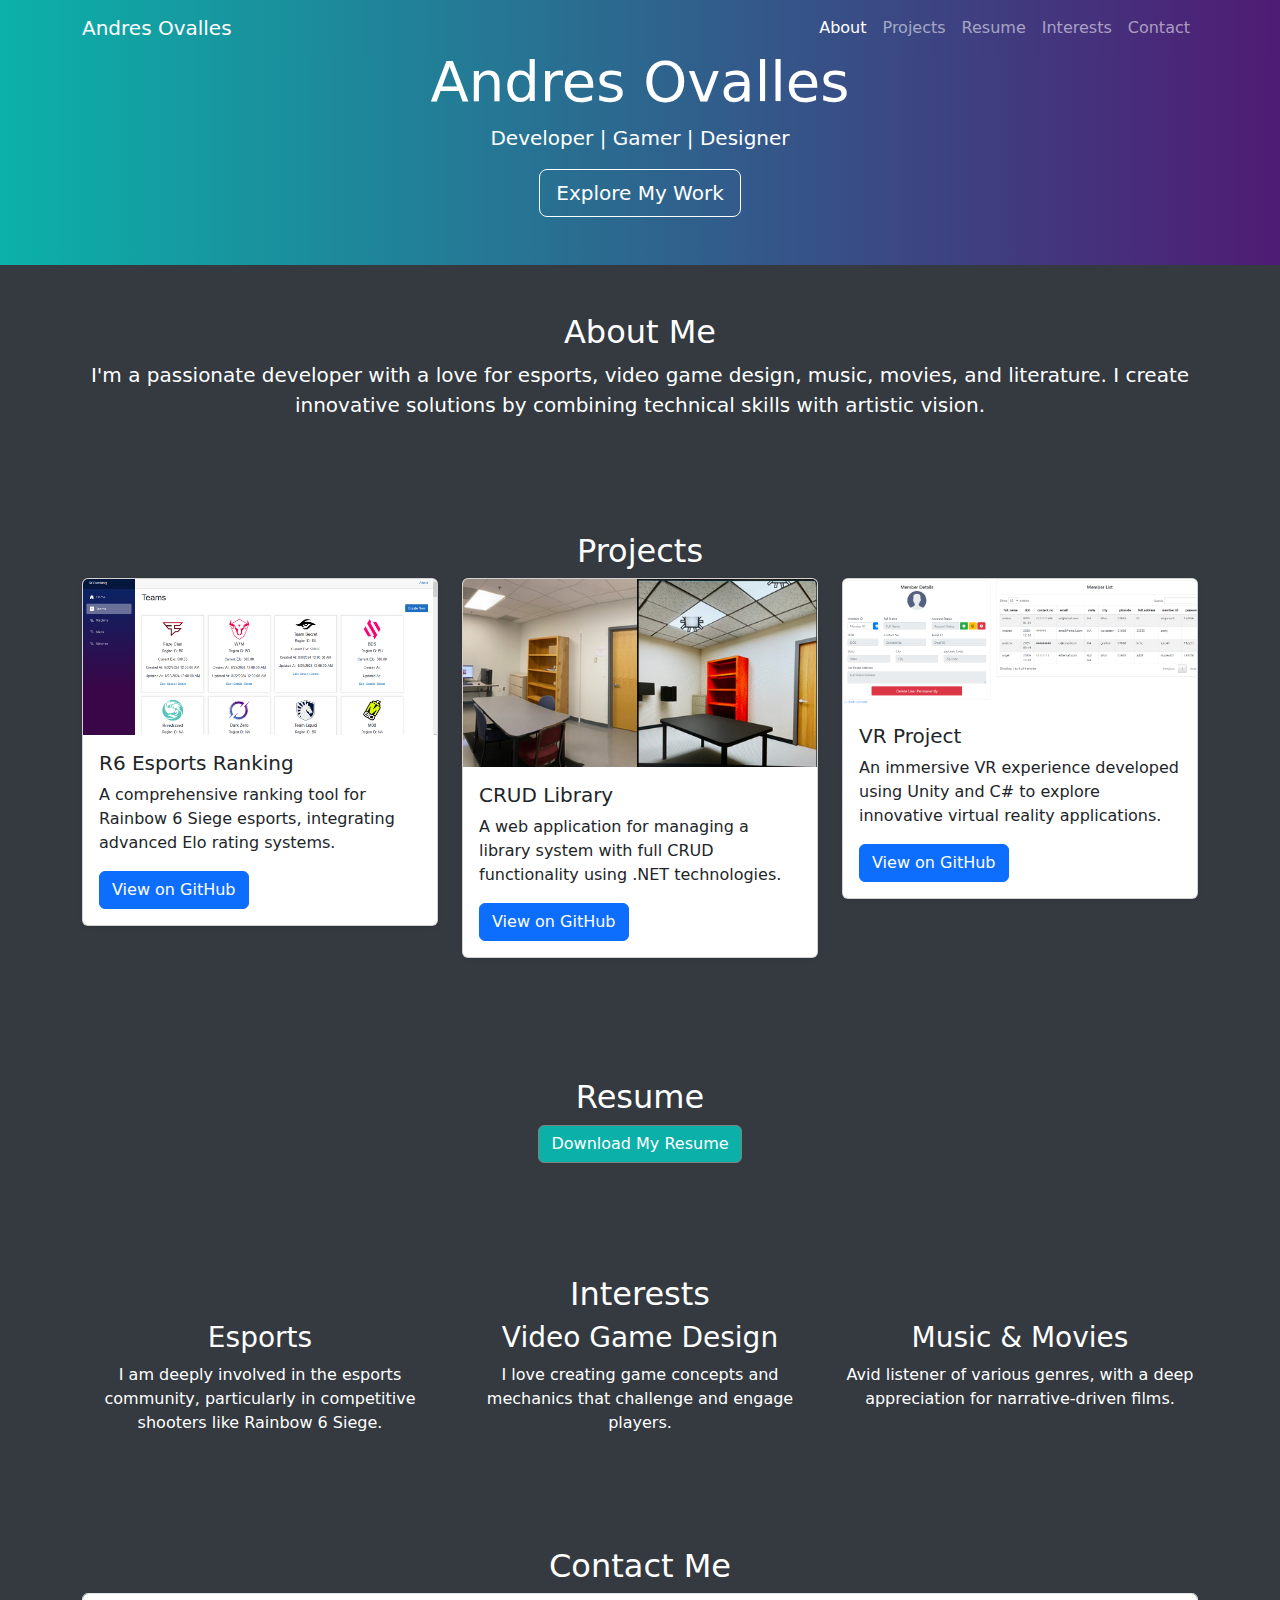
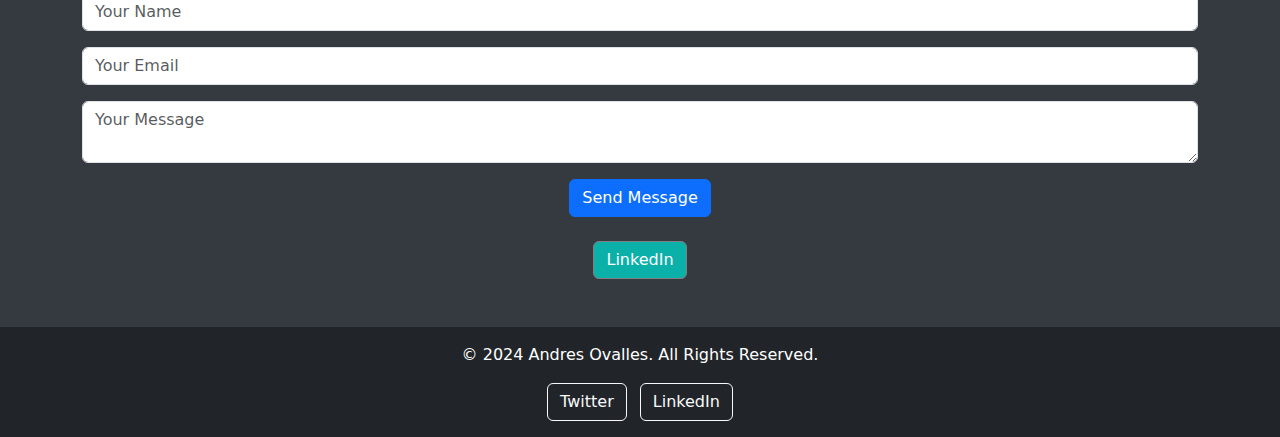
==== index.html @ 227cc9d0 "stylechanges" ====
<!DOCTYPE html>
<html lang="en">
<head>
    <meta charset="UTF-8">
    <meta name="viewport" content="width=device-width, initial-scale=1.0">
    <title>Andres Ovalles Portfolio</title>
    <link href="https://cdn.jsdelivr.net/npm/bootstrap@5.3.0/dist/css/bootstrap.min.css" rel="stylesheet">
    <link rel="stylesheet" href="styles.css">
</head>

<body data-bs-spy="scroll" data-bs-target="#navbar-example">
    <!-- Navigation -->
    <nav id="navbar-example" class="navbar navbar-expand-lg navbar-dark gradient-bg fixed-top">
        <div class="container">
            <a class="navbar-brand" href="#">Andres Ovalles</a>
            <button class="navbar-toggler" type="button" data-bs-toggle="collapse" data-bs-target="#navbarNav" aria-controls="navbarNav" aria-expanded="false" aria-label="Toggle navigation">
                <span class="navbar-toggler-icon"></span>
            </button>
            <div class="collapse navbar-collapse" id="navbarNav">
                <ul class="navbar-nav ms-auto">
                    <li class="nav-item"><a class="nav-link active" href="#about">About</a></li>
                    <li class="nav-item"><a class="nav-link" href="#projects">Projects</a></li>
                    <li class="nav-item"><a class="nav-link" href="#resume">Resume</a></li>
                    <li class="nav-item"><a class="nav-link" href="#interests">Interests</a></li>
                    <li class="nav-item"><a class="nav-link" href="#contact">Contact</a></li>
                </ul>
            </div>
        </div>
    </nav>

    <!-- Hero Section -->
    <header class="hero gradient-bg text-white text-center py-5">
        <div class="container">
            <h1 class="display-4">Andres Ovalles</h1>
            <p class="lead">Developer | Gamer | Designer</p>
            <a href="#projects" class="btn btn-outline-light btn-lg">Explore My Work</a>
        </div>
    </header>

    <!-- About Section -->
    <section id="about" class="about-section py-5">
        <div class="container">
            <h2 class="text-center">About Me</h2>
            <p class="lead text-center">I'm a passionate developer with a love for esports, video game design, music, movies, and literature. I create innovative solutions by combining technical skills with artistic vision.</p>
        </div>
    </section>

    <section id="projects" class="projects-section py-5 bg-gray">
        <div class="container">
            <h2 class="text-center">Projects</h2>
            <div class="row">
                <!-- R6 Leaderboard Tracker Project -->
                <div class="col-lg-4 col-md-6">
                    <div class="card mb-4 shadow-sm">
                        <img src="images/port3.png" class="card-img-top" alt="R6 Leaderboard Tracker">
                        <div class="card-body">
                            <h5 class="card-title">R6 Esports Ranking</h5>
                            <p class="card-text">A comprehensive ranking tool for Rainbow 6 Siege esports, integrating advanced Elo rating systems.</p>
                            <a href="https://github.com/airgonautt/R6EsportRanking" target="_blank" class="btn btn-primary">View on GitHub</a>
                        </div>
                    </div>
                </div>
    
                <!-- CRUD Library Project -->
                <div class="col-lg-4 col-md-6">
                    <div class="card mb-4 shadow-sm">
                        <img src="images/port1.jpeg" class="card-img-top" alt="CRUD Library">
                        <div class="card-body">
                            <h5 class="card-title">CRUD Library</h5>
                            <p class="card-text">A web application for managing a library system with full CRUD functionality using .NET technologies.</p>
                            <a href="https://github.com/airgonautt/WebLibrary" target="_blank" class="btn btn-primary">View on GitHub</a>
                        </div>
                    </div>
                </div>
    
                <!-- VR Project -->
                <div class="col-lg-4 col-md-6">
                    <div class="card mb-4 shadow-sm">
                        <img src="images/port2.png" class="card-img-top" alt="VR Project">
                        <div class="card-body">
                            <h5 class="card-title">VR Project</h5>
                            <p class="card-text">An immersive VR experience developed using Unity and C# to explore innovative virtual reality applications.</p>
                            <a href="https://github.com/HPALLWOOSTATE/VRProject" target="_blank" class="btn btn-primary">View on GitHub</a>
                        </div>
                    </div>
                </div>
            </div>
        </div>
    </section>

    <!-- Resume Section -->
    <section id="resume" class="resume-section py-5">
        <div class="container">
            <h2 class="text-center">Resume</h2>
            <p class="text-center"><a href="AndresOvallesResume.pdf" class="btn btn-outline-primary" target="_blank">Download My Resume</a></p>
        </div>
    </section>

    <!-- Interests Section -->
    <section id="interests" class="interests-section py-5 bg-gray">
        <div class="container">
            <h2 class="text-center">Interests</h2>
            <div class="row">
                <div class="col-md-4 text-center">
                    <h3>Esports</h3>
                    <p>I am deeply involved in the esports community, particularly in competitive shooters like Rainbow 6 Siege.</p>
                </div>
                <div class="col-md-4 text-center">
                    <h3>Video Game Design</h3>
                    <p>I love creating game concepts and mechanics that challenge and engage players.</p>
                </div>
                <div class="col-md-4 text-center">
                    <h3>Music & Movies</h3>
                    <p>Avid listener of various genres, with a deep appreciation for narrative-driven films.</p>
                </div>
            </div>
        </div>
    </section>

    <!-- Contact Section -->
    <section id="contact" class="contact-section py-5">
        <div class="container">
            <h2 class="text-center">Contact Me</h2>
            <form id="contact-form" class="text-center">
                <input type="text" class="form-control mb-3" placeholder="Your Name" required>
                <input type="email" class="form-control mb-3" placeholder="Your Email" required>
                <textarea class="form-control mb-3" placeholder="Your Message" required></textarea>
                <button type="submit" class="btn btn-primary">Send Message</button>
            </form>
            <div class="text-center mt-4">
                <a href="https://www.linkedin.com/in/andres-ovalles/" class="btn btn-outline-dark"><i class="fab fa-linkedin"></i> LinkedIn</a>
            </div>
        </div>
    </section>

    <!-- Footer -->
<footer class="bg-dark text-white text-center py-3">
    <div class="container">
        <p>&copy; 2024 Andres Ovalles. All Rights Reserved.</p>
        <div class="social-icons mt-3">
            <a href="https://x.com/hpall_and" target="_blank" class="btn btn-outline-light me-2"><i class="fab fa-twitter"></i> Twitter</a>
            <a href="https://x.com/airwaro" target="_blank" class="btn btn-outline-light"><i class="fab fa-linkedin"></i> LinkedIn</a>
        </div>
    </div>
</footer>

    <script src="https://cdn.jsdelivr.net/npm/bootstrap@5.3.0/dist/js/bootstrap.bundle.min.js"></script>
</body>
</html>
---- styles.css ----
.gradient-bg {
  background: linear-gradient(90deg, #0bb1a9, #4f1b74); /* cuts halfway horizontally*/
}

.bg-gray {
  background-color: #343a40; /* Light gray background */
}

.hero {
  color: white;
}

/* Optional: Adjust text and button colors to ensure visibility */
.hero .btn-outline-light {
  border-color: white;
  color: white;
}

.about-section {
  color: white;
  background-color: #343a40;
}
.projects-section{
  
  color: white;
  background-color: #343a40;
}
.resume-section{
  color: white;
  background-color: #343a40;
}
.contact-section{
  
  color: white;
  background-color: #343a40;
}
.interests-section{
  
  color: white;
  background-color: #343a40;
}
.btn-outline-dark{
  color: white;
  background-color: hsl(177, 88%, 37%);
  border-color: gray;
}
.btn-outline-primary{
  color: white;
  background-color: #0bb1a9;
  border-color: gray;
  
}
.btn-hover-bg{
  color: #4f1b74;
}
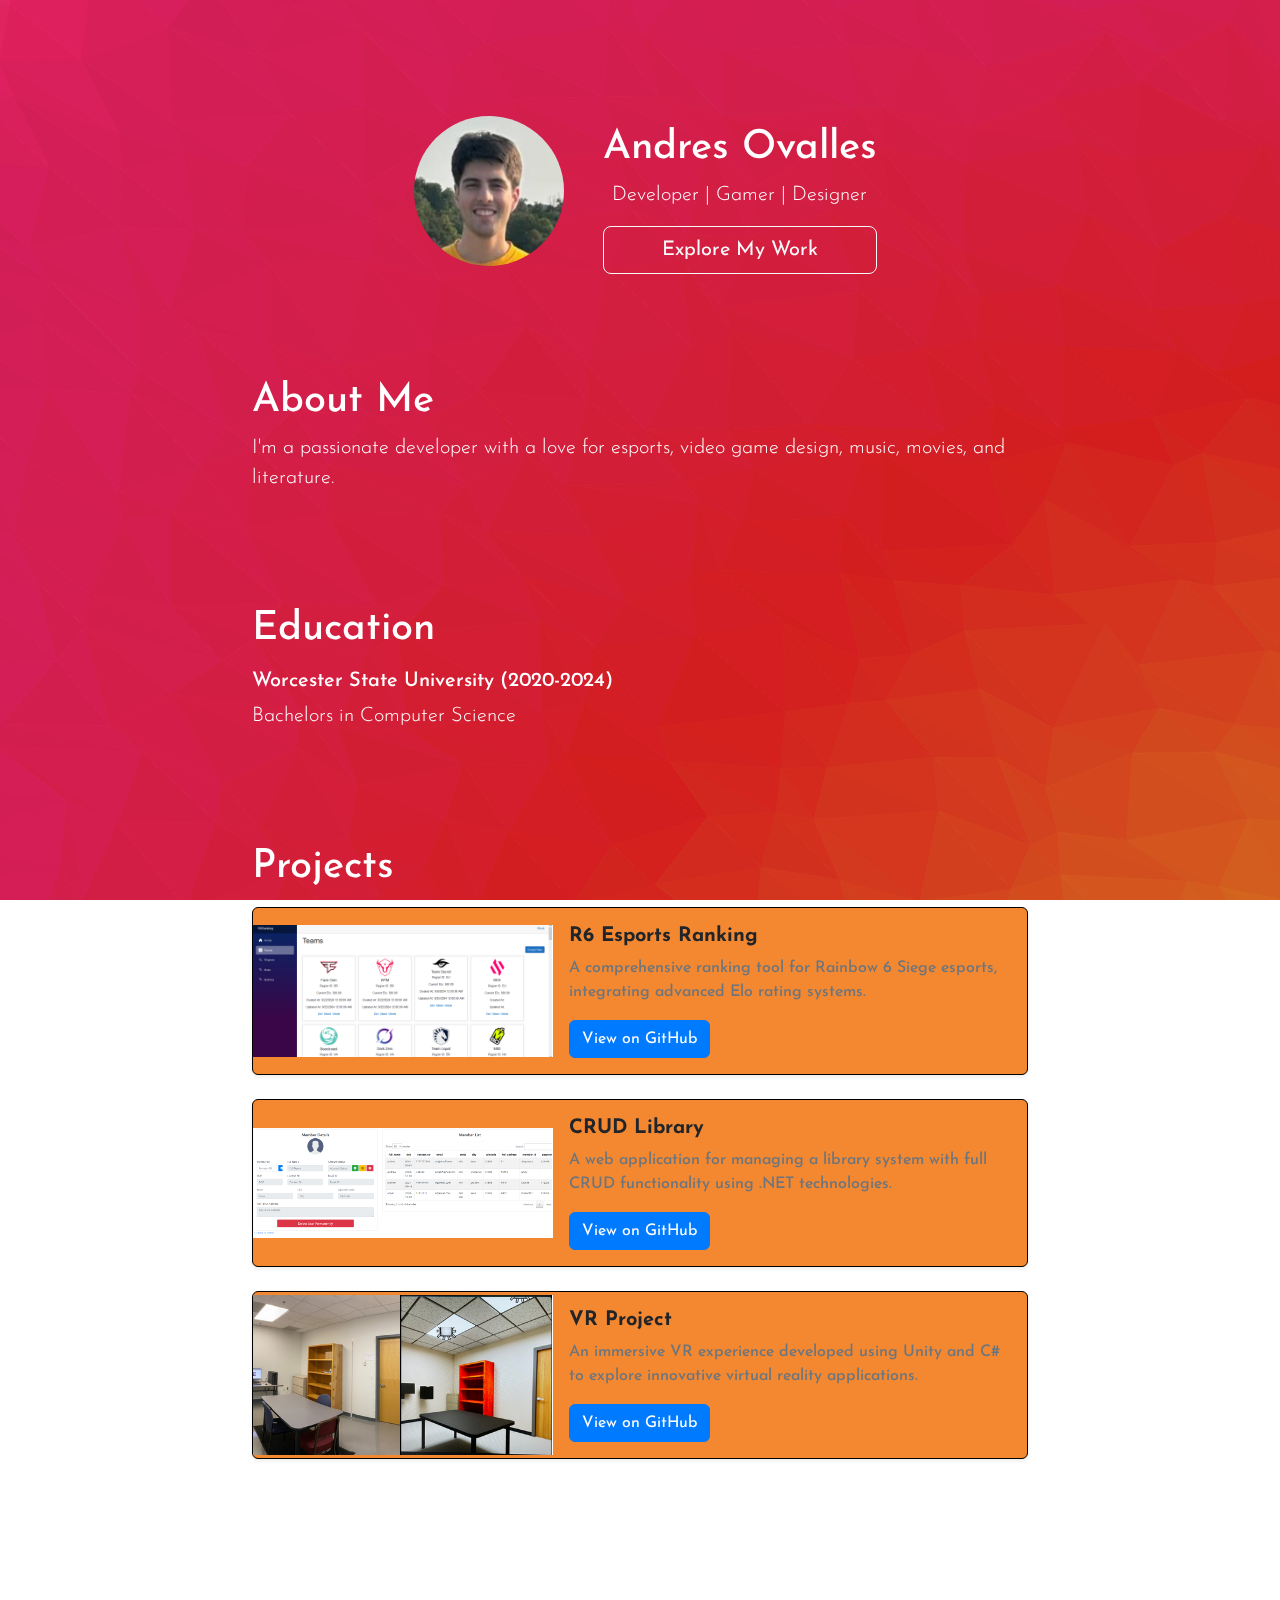
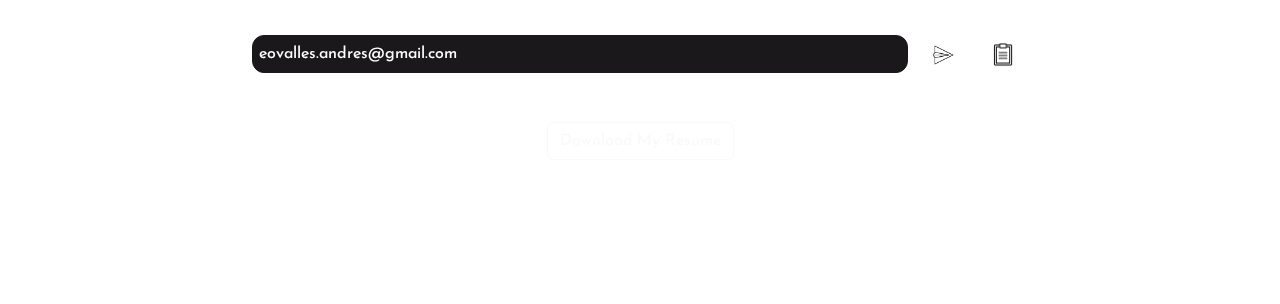
==== commit 5afd3b71: "redone index" ====
--- a/index.html
+++ b/index.html
@@ -4,146 +4,187 @@
     <meta charset="UTF-8">
     <meta name="viewport" content="width=device-width, initial-scale=1.0">
     <title>Andres Ovalles Portfolio</title>
+
+    <link rel="preconnect" href="https://fonts.googleapis.com">
+    <link rel="preconnect" href="https://fonts.gstatic.com" crossorigin>
+    <link href="https://fonts.googleapis.com/css2?family=Josefin+Sans:ital,wght@0,100..700;1,100..700&display=swap" rel="stylesheet">
+
     <link href="https://cdn.jsdelivr.net/npm/bootstrap@5.3.0/dist/css/bootstrap.min.css" rel="stylesheet">
-    <link rel="stylesheet" href="styles.css">
+    <link rel="stylesheet" href="Styles/styles.css">
+    
 </head>
+<div id="navbar" class="navbar">
+    <div class="navbar-content">
+        <img id="navbar-photo" src="images/Docs/me.jpg" alt="Andres Ovalles" id="navbar-photo"> <!-- Navbar photo -->
+        <div id="navbar-name">Andres Ovalles</div>
+    </div>
+</div>
 
-<body data-bs-spy="scroll" data-bs-target="#navbar-example">
-    <!-- Navigation -->
-    <nav id="navbar-example" class="navbar navbar-expand-lg navbar-dark gradient-bg fixed-top">
-        <div class="container">
-            <a class="navbar-brand" href="#">Andres Ovalles</a>
-            <button class="navbar-toggler" type="button" data-bs-toggle="collapse" data-bs-target="#navbarNav" aria-controls="navbarNav" aria-expanded="false" aria-label="Toggle navigation">
-                <span class="navbar-toggler-icon"></span>
-            </button>
-            <div class="collapse navbar-collapse" id="navbarNav">
-                <ul class="navbar-nav ms-auto">
-                    <li class="nav-item"><a class="nav-link active" href="#about">About</a></li>
-                    <li class="nav-item"><a class="nav-link" href="#projects">Projects</a></li>
-                    <li class="nav-item"><a class="nav-link" href="#resume">Resume</a></li>
-                    <li class="nav-item"><a class="nav-link" href="#interests">Interests</a></li>
-                    <li class="nav-item"><a class="nav-link" href="#contact">Contact</a></li>
-                </ul>
-            </div>
-        </div>
-    </nav>
+<body data-bs-spy="scroll" data-bs-target="#navbar">
+    <section class="layout">
+        <canvas id="canvas"></canvas>
+        <div id="altBG"></div>
+        
+        <!-- Body Section -->
+        <div class="body">
 
-    <!-- Hero Section -->
-    <header class="hero gradient-bg text-white text-center py-5">
-        <div class="container">
-            <h1 class="display-4">Andres Ovalles</h1>
-            <p class="lead">Developer | Gamer | Designer</p>
-            <a href="#projects" class="btn btn-outline-light btn-lg">Explore My Work</a>
-        </div>
-    </header>
+            <section id="intro" class="intro-section py-5">
+                <div class="container d-flex justify-content-center align-items-center"> <!-- Flexbox for alignment -->
+                    <img src="images/Docs/me.jpg" alt="Andres Ovalles" class="intro-photo"> <!-- Intro photo -->
+                    <div class="intro-text ms-4"> <!-- Adds margin for spacing between image and text -->
+                        <h1 class="josefin-sans-regular text-center">Andres Ovalles</h1>
+                        <p class="lead josefin-sans-light text-center">Developer | Gamer | Designer</p>
+                        <a href="#projects" class="btn btn-outline-light btn-lg josefin-sans-bold d-block mx-auto">Explore My Work</a>
+                    </div>
+                </div>
+            </section>
 
-    <!-- About Section -->
-    <section id="about" class="about-section py-5">
-        <div class="container">
-            <h2 class="text-center">About Me</h2>
-            <p class="lead text-center">I'm a passionate developer with a love for esports, video game design, music, movies, and literature. I create innovative solutions by combining technical skills with artistic vision.</p>
-        </div>
-    </section>
+            <section id="about" class="about-section py-5">
+                <div class="container">
+                    <h1 class="text-start">About Me</h1>
+                    <p class="lead text-start">I'm a passionate developer with a love for esports, video game design, music, movies, and literature.</p>
+                    
+                </div>
+            </section>
+            
+            <section id="education" class="education-section py-5">
+                <div class="container">
+                    <h1 class="text-start">Education</h1>
+                        <p></p>
+                        <h5>Worcester State University (2020-2024)</h5>
+                        <p class="lead text-start">Bachelors in Computer Science</p>
+                </div>
+            </section>
 
-    <section id="projects" class="projects-section py-5 bg-gray">
-        <div class="container">
-            <h2 class="text-center">Projects</h2>
-            <div class="row">
-                <!-- R6 Leaderboard Tracker Project -->
-                <div class="col-lg-4 col-md-6">
-                    <div class="card mb-4 shadow-sm">
-                        <img src="images/port3.png" class="card-img-top" alt="R6 Leaderboard Tracker">
-                        <div class="card-body">
-                            <h5 class="card-title">R6 Esports Ranking</h5>
-                            <p class="card-text">A comprehensive ranking tool for Rainbow 6 Siege esports, integrating advanced Elo rating systems.</p>
-                            <a href="https://github.com/airgonautt/R6EsportRanking" target="_blank" class="btn btn-primary">View on GitHub</a>
+            <section id="projects" class="projects-section py-5">
+                <div class="container">
+                    <h1 class="text-start">Projects</h1>
+                    <p></p>
+                    <div class="row flex-column align-items-center">
+
+                        <!-- R6 Leaderboard Tracker Project Card -->
+                        <div class="col-12">
+                            <div class="card mb-4 shadow-sm d-flex flex-row align-items-center card-custom-size"style=background-color:#F38831;border-width:1px;border-style:solid;border-color:black;>
+                                <img src="images/Docs/port3.png" class="card-img-left img-fluid" alt="R6 Leaderboard Tracker">
+                                <div class="card-body">
+                                    <h5 class="card-title">R6 Esports Ranking</h5>
+                                    <p class="card-text">A comprehensive ranking tool for Rainbow 6 Siege esports, integrating advanced Elo rating systems.</p>
+                                    <a href="https://github.com/airgonautt/R6EsportRanking" target="_blank" class="btn btn-primary">View on GitHub</a>
+                                </div>
+                            </div>
+                        </div>
+            
+                        <!-- CRUD Library Project Card -->
+                        <div class="col-12">
+                            <div class="card mb-4 shadow-sm d-flex flex-row align-items-center card-custom-size"style=background-color:#F38831;border-width:1px;border-style:solid;border-color:black;>
+                                <img src="images/Docs/port2.png" class="card-img-left img-fluid" alt="CRUD Library">
+                                <div class="card-body">
+                                    <h5 class="card-title">CRUD Library</h5>
+                                    <p class="card-text">A web application for managing a library system with full CRUD functionality using .NET technologies.</p>
+                                    <a href="https://github.com/airgonautt/WebLibrary" target="_blank" class="btn btn-primary">View on GitHub</a>
+                                </div>
+                            </div>
+                        </div>
+            
+                        <!-- VR Project Card -->
+                        <div class="col-12">
+                            <div class="card mb-4 shadow-sm d-flex flex-row align-items-center card-custom-size"style=background-color:#F38831;border-width:1px;border-style:solid;border-color:black;>
+                                <img src="images/Docs/port1.jpeg" class="card-img-left img-fluid" alt="VR Project">
+                                <div class="card-body">
+                                    <h5 class="card-title">VR Project</h5>
+                                    <p class="card-text">An immersive VR experience developed using Unity and C# to explore innovative virtual reality applications.</p>
+                                    <a href="https://github.com/HPALLWOOSTATE/VRProject" target="_blank" class="btn btn-primary">View on GitHub</a>
+                                </div>
+                            </div>
                         </div>
                     </div>
                 </div>
-    
-                <!-- CRUD Library Project -->
-                <div class="col-lg-4 col-md-6">
-                    <div class="card mb-4 shadow-sm">
-                        <img src="images/port1.jpeg" class="card-img-top" alt="CRUD Library">
-                        <div class="card-body">
-                            <h5 class="card-title">CRUD Library</h5>
-                            <p class="card-text">A web application for managing a library system with full CRUD functionality using .NET technologies.</p>
-                            <a href="https://github.com/airgonautt/WebLibrary" target="_blank" class="btn btn-primary">View on GitHub</a>
+            </section>
+
+            <section id="contact" class="contact-section py-5">
+                <div class="container">
+                    <h1 class="text-start">Contact Me</h1>
+                    <div class="flex" style="display: flex; align-items: center; gap: 10px;">
+                        
+                        <div style="background-color: grey; flex-grow: 1; border-radius: 12px; padding: 6px; text-align: start; background-color:#1a181bff; border-style: solid; border-color:#1a181bff; border-width: 1px;">
+                            eovalles.andres@gmail.com
+                        </div>
+                        <div style="position: relative; display: inline-block;">
+                            <a href="mailto:eovalles.andres@gmail.com" target="_blank" class="btn btn-small">
+                                <img src="images/icons/icons8-paper-airplane-80.png" alt="Send Email" width="24" height="24">
+                            </a>
+                            <span class="tooltip-text" style="visibility: hidden; background-color: black; color: white; text-align: center; border-radius: 6px; padding: 5px;
+                                 position: absolute; z-index: 1; bottom: 125%; left: 50%; transform: translateX(-50%);
+                                 opacity: 0; transition: opacity 0.3s;">
+                                    Email Me
+                            </span>
+                        </div>
+                        <div style="position: relative; display: inline-block;">
+                            <button class=" btn btn-small" onclick="copyToClipboard()">
+                                <img src="images/icons/icons8-clipboard-50.png" alt="Copy Email" width="24" height="24">
+                            </button>
+                            <span class="tooltip-text" style="visibility: hidden; background-color: black; color: white; text-align: center; border-radius: 6px; padding: 5px;
+                                position: absolute; z-index: 1; bottom: 125%; left: 50%; transform: translateX(-50%);
+                                opacity: 0; transition: opacity 0.3s;">
+                                    copy email
+                            </span>
                         </div>
                     </div>
+                    <br>
+                    <br>
+                    <p class="text-center"><a href="images/Docs/OvallesResume.pdf" class="btn btn-outline-light" target="_blank">Download My Resume</a></p>
                 </div>
-    
-                <!-- VR Project -->
-                <div class="col-lg-4 col-md-6">
-                    <div class="card mb-4 shadow-sm">
-                        <img src="images/port2.png" class="card-img-top" alt="VR Project">
-                        <div class="card-body">
-                            <h5 class="card-title">VR Project</h5>
-                            <p class="card-text">An immersive VR experience developed using Unity and C# to explore innovative virtual reality applications.</p>
-                            <a href="https://github.com/HPALLWOOSTATE/VRProject" target="_blank" class="btn btn-primary">View on GitHub</a>
-                        </div>
-                    </div>
+            </section>
+        </div>  
+
+        <div class="Footer">
+            <footer class="text-white text-center py-3">
+                <div class="container">
+                    <p> 2024 Andres Ovalles</p>
                 </div>
-            </div>
+            </footer>
         </div>
+        <script src="JS/triangles.js"></script>
+        <script src="JS/scripts.js"></script>
     </section>
-
-    <!-- Resume Section -->
-    <section id="resume" class="resume-section py-5">
-        <div class="container">
-            <h2 class="text-center">Resume</h2>
-            <p class="text-center"><a href="AndresOvallesResume.pdf" class="btn btn-outline-primary" target="_blank">Download My Resume</a></p>
-        </div>
-    </section>
-
-    <!-- Interests Section -->
-    <section id="interests" class="interests-section py-5 bg-gray">
-        <div class="container">
-            <h2 class="text-center">Interests</h2>
-            <div class="row">
-                <div class="col-md-4 text-center">
-                    <h3>Esports</h3>
-                    <p>I am deeply involved in the esports community, particularly in competitive shooters like Rainbow 6 Siege.</p>
-                </div>
-                <div class="col-md-4 text-center">
-                    <h3>Video Game Design</h3>
-                    <p>I love creating game concepts and mechanics that challenge and engage players.</p>
-                </div>
-                <div class="col-md-4 text-center">
-                    <h3>Music & Movies</h3>
-                    <p>Avid listener of various genres, with a deep appreciation for narrative-driven films.</p>
-                </div>
-            </div>
-        </div>
-    </section>
-
-    <!-- Contact Section -->
-    <section id="contact" class="contact-section py-5">
-        <div class="container">
-            <h2 class="text-center">Contact Me</h2>
-            <form id="contact-form" class="text-center">
-                <input type="text" class="form-control mb-3" placeholder="Your Name" required>
-                <input type="email" class="form-control mb-3" placeholder="Your Email" required>
-                <textarea class="form-control mb-3" placeholder="Your Message" required></textarea>
-                <button type="submit" class="btn btn-primary">Send Message</button>
-            </form>
-            <div class="text-center mt-4">
-                <a href="https://www.linkedin.com/in/andres-ovalles/" class="btn btn-outline-dark"><i class="fab fa-linkedin"></i> LinkedIn</a>
-            </div>
-        </div>
-    </section>
-
-    <!-- Footer -->
-<footer class="bg-dark text-white text-center py-3">
-    <div class="container">
-        <p>&copy; 2024 Andres Ovalles. All Rights Reserved.</p>
-        <div class="social-icons mt-3">
-            <a href="https://x.com/hpall_and" target="_blank" class="btn btn-outline-light me-2"><i class="fab fa-twitter"></i> Twitter</a>
-            <a href="https://x.com/airwaro" target="_blank" class="btn btn-outline-light"><i class="fab fa-linkedin"></i> LinkedIn</a>
-        </div>
-    </div>
-</footer>
-
-    <script src="https://cdn.jsdelivr.net/npm/bootstrap@5.3.0/dist/js/bootstrap.bundle.min.js"></script>
+        
 </body>
 </html>
+
+<script>
+    // Copy to clipboard function
+    function copyToClipboard() {
+        const email = "eovalles.andres@gmail.com";
+        navigator.clipboard.writeText(email).then(function() {
+            alert('Email copied to clipboard!');
+        });
+    }
+
+    // Show/Hide Tooltip for Send Email button
+    const sendEmailButton = document.querySelector('.btn-small[href*="mailto"]');
+    const sendEmailTooltip = sendEmailButton.closest('div').querySelector('.tooltip-text');
+
+    sendEmailButton.addEventListener('mouseover', () => {
+        sendEmailTooltip.style.visibility = 'visible';
+        sendEmailTooltip.style.opacity = '1';
+    });
+
+    sendEmailButton.addEventListener('mouseout', () => {
+        sendEmailTooltip.style.visibility = 'hidden';
+        sendEmailTooltip.style.opacity = '0';
+    });
+
+    // Show/Hide Tooltip for Copy Email button
+    const copyEmailButton = document.querySelector('.btn-small[onclick*="copyToClipboard"]');
+    const copyEmailTooltip = copyEmailButton.closest('div').querySelector('.tooltip-text');
+
+    copyEmailButton.addEventListener('mouseover', () => {
+        copyEmailTooltip.style.visibility = 'visible';
+        copyEmailTooltip.style.opacity = '1';
+    });
+
+    copyEmailButton.addEventListener('mouseout', () => {
+        copyEmailTooltip.style.visibility = 'hidden';
+        copyEmailTooltip.style.opacity = '0';
+    });
+</script>--- a/Styles/styles.css
+++ b/Styles/styles.css
@@ -0,0 +1,237 @@
+* {
+  font-family: "Josefin Sans", sans-serif;
+  font-optical-sizing: auto;
+  font-weight: 500; 
+  font-style: normal;
+  margin: 0;
+  padding: 0;
+  box-sizing: border-box;
+  color: white;
+  
+}
+
+.layout {
+  position: relative;
+  width: 100%;
+  display: grid;
+  grid:
+    ". Header ." auto
+    ". body ." 1fr
+    ". Footer ." auto
+    / auto 1fr auto;
+  gap: 8px 50px;
+  touch-action: none;
+  z-index: 3;  
+}
+
+.Header {
+  position: relative;
+  grid-area: Header;
+  max-width: 800px; 
+  margin: 0 auto; 
+  padding-top: 65px;
+}
+
+.body {
+  position: relative;
+  grid-area: body;
+  max-width: 800px; 
+  margin: 0 auto;   
+  
+}
+
+.Footer {
+  position: relative;
+  grid-area: Footer;
+  max-width: 800px; 
+  margin: 0 auto; 
+  
+}
+
+.intro-section{
+  position: relative;
+  margin-top: 60px;
+  display: flex;
+    align-items: center; 
+    justify-content: flex-start; 
+  flex-wrap: nowrap;
+  min-width: 375px;
+}
+
+.about-section,
+.projects-section,
+.resume-section,
+.contact-section,
+.interests-section {
+  border-radius: 4px;
+  -webkit-border-radius: 4px;
+  -moz-border-radius: 4px;
+  -ms-border-radius: 4px;
+  -o-border-radius: 4px;
+  border-color: white;
+}
+
+.profile-img {
+  width: 145px;
+  height: 145px;
+  border-radius: 50%;
+  object-fit: cover;
+  border: 2px solid #fff;
+  -webkit-border-radius: 50%;
+  -moz-border-radius: 50%;
+  -ms-border-radius: 50%;
+  -o-border-radius: 50%;
+}
+
+.navbar {
+  position: fixed;
+  top: 0;
+  left: 0;
+  width: 100%;
+  height: 60px;
+  backdrop-filter: blur(10px);
+  display: grid;
+  grid-template-columns: auto minmax(0, 800px) auto; /* Aligns with body content */
+  align-items: center;
+  z-index: 100;
+  padding: 0 50px; 
+  box-shadow: 0 2px 10px rgba(0, 0, 0, 0.1);
+}
+
+.navbar-content {
+  grid-column: 2;
+  display: flex;
+  align-items: center;
+}
+
+.intro-photo {
+  border-radius: 50%;
+  width: 150px;
+  height: 150px;
+  margin-bottom: 15px;
+  margin-right: 15px;
+  margin-left: 10px;
+  -webkit-border-radius: 50%;
+  -moz-border-radius: 50%;
+  -ms-border-radius: 50%;
+  -o-border-radius: 50%;
+}
+
+.card {
+  border: none; /* Remove card borders for a modern look */
+  transition: transform 0.3s ease; /* Add hover animation */
+}
+
+.card:hover {
+  transform: translateY(-10px); /* Lift card on hover */
+}
+
+.card img {
+  max-height: 100%; /* Make sure the image takes up the full card height */
+  max-width: 300px; /* Fixed width for the image */
+  object-fit: cover; /* Ensures the image is cropped to fit */
+  object-position: center; /* Centers the image inside its container */
+  border-right: 1px solid #fff; /* Optional: Adds a border between the image and the content */
+}
+.card-title {
+  font-weight: bold;
+  font-size: 1.25rem;
+}
+
+.card-text {
+  font-size: 1rem;
+  color: #6c757d;
+}
+
+.btn-primary {
+  background-color: #007bff;
+  border-color: #007bff;
+  transition: background-color 0.3s ease;
+}
+
+.btn-primary:hover {
+  background-color: #0056b3;
+  border-color: #0056b3;
+}
+
+
+#navbar-name {
+  font-family: 'Josefin Sans', sans-serif;
+  font-weight: 600;
+  font-size: large;
+  color: white;
+  opacity: 1;
+}
+
+#navbar-photo {
+  width: 45px;
+  height: 45px;
+  margin-right: 10px;
+  border-radius: 50%;
+  -webkit-border-radius: 50%;
+  -moz-border-radius: 50%;
+  -ms-border-radius: 50%;
+  -o-border-radius: 50%;
+}
+
+#canvas {
+  position: fixed; 
+  top: 0;
+  left: 0;
+  width: 100%;
+  height: 100%;
+  z-index: -5; /
+}
+
+@keyframes bounce {
+  0%, 20%, 50%, 80%, 100% {
+      transform: translateY(0);
+      -webkit-transform: translateY(0);
+      -moz-transform: translateY(0);
+      -ms-transform: translateY(0);
+      -o-transform: translateY(0);
+}
+  20% {
+      transform: translateY(-3px);
+      -webkit-transform: translateY(-3px);
+      -moz-transform: translateY(-3px);
+      -ms-transform: translateY(-3px);
+      -o-transform: translateY(-3px);
+}
+  30% {
+    transform: translateY(-2px);
+    -webkit-transform: translateY(-2px);
+    -moz-transform: translateY(-2px);
+    -ms-transform: translateY(-2px);
+    -o-transform: translateY(-2px);
+  }
+
+  
+}
+/* Mobile responsive styling */
+@media (max-width: 768px) {
+  .card-custom-size {
+      height: auto; /* Adjust height for mobile */
+      flex-direction: column; /* Stack image and content vertically */
+  }
+
+  .card-img-left {
+      width: 100%; /* Make image take full width on mobile */
+      height: 200px; /* Fixed height for mobile */
+      border-right: none; /* Remove border for mobile */
+      border-bottom: 1px solid #fff;
+      padding-right: 15px;
+  }
+
+  .card-body {
+      padding-left: 0; /* Remove left padding for mobile */
+      padding-top: 20px; /* Add padding above content */
+  }
+}
+
+.bounce {
+  animation: bounce 0.3s ease;
+  -webkit-animation: bounce 0.3s ease;
+}
+/*<a target="_blank" href="https://icons8.com/icon/xuvGCOXi8Wyg/linkedin">LinkedIn</a> icon by <a target="_blank" href="https://icons8.com">Icons8</a>
+*/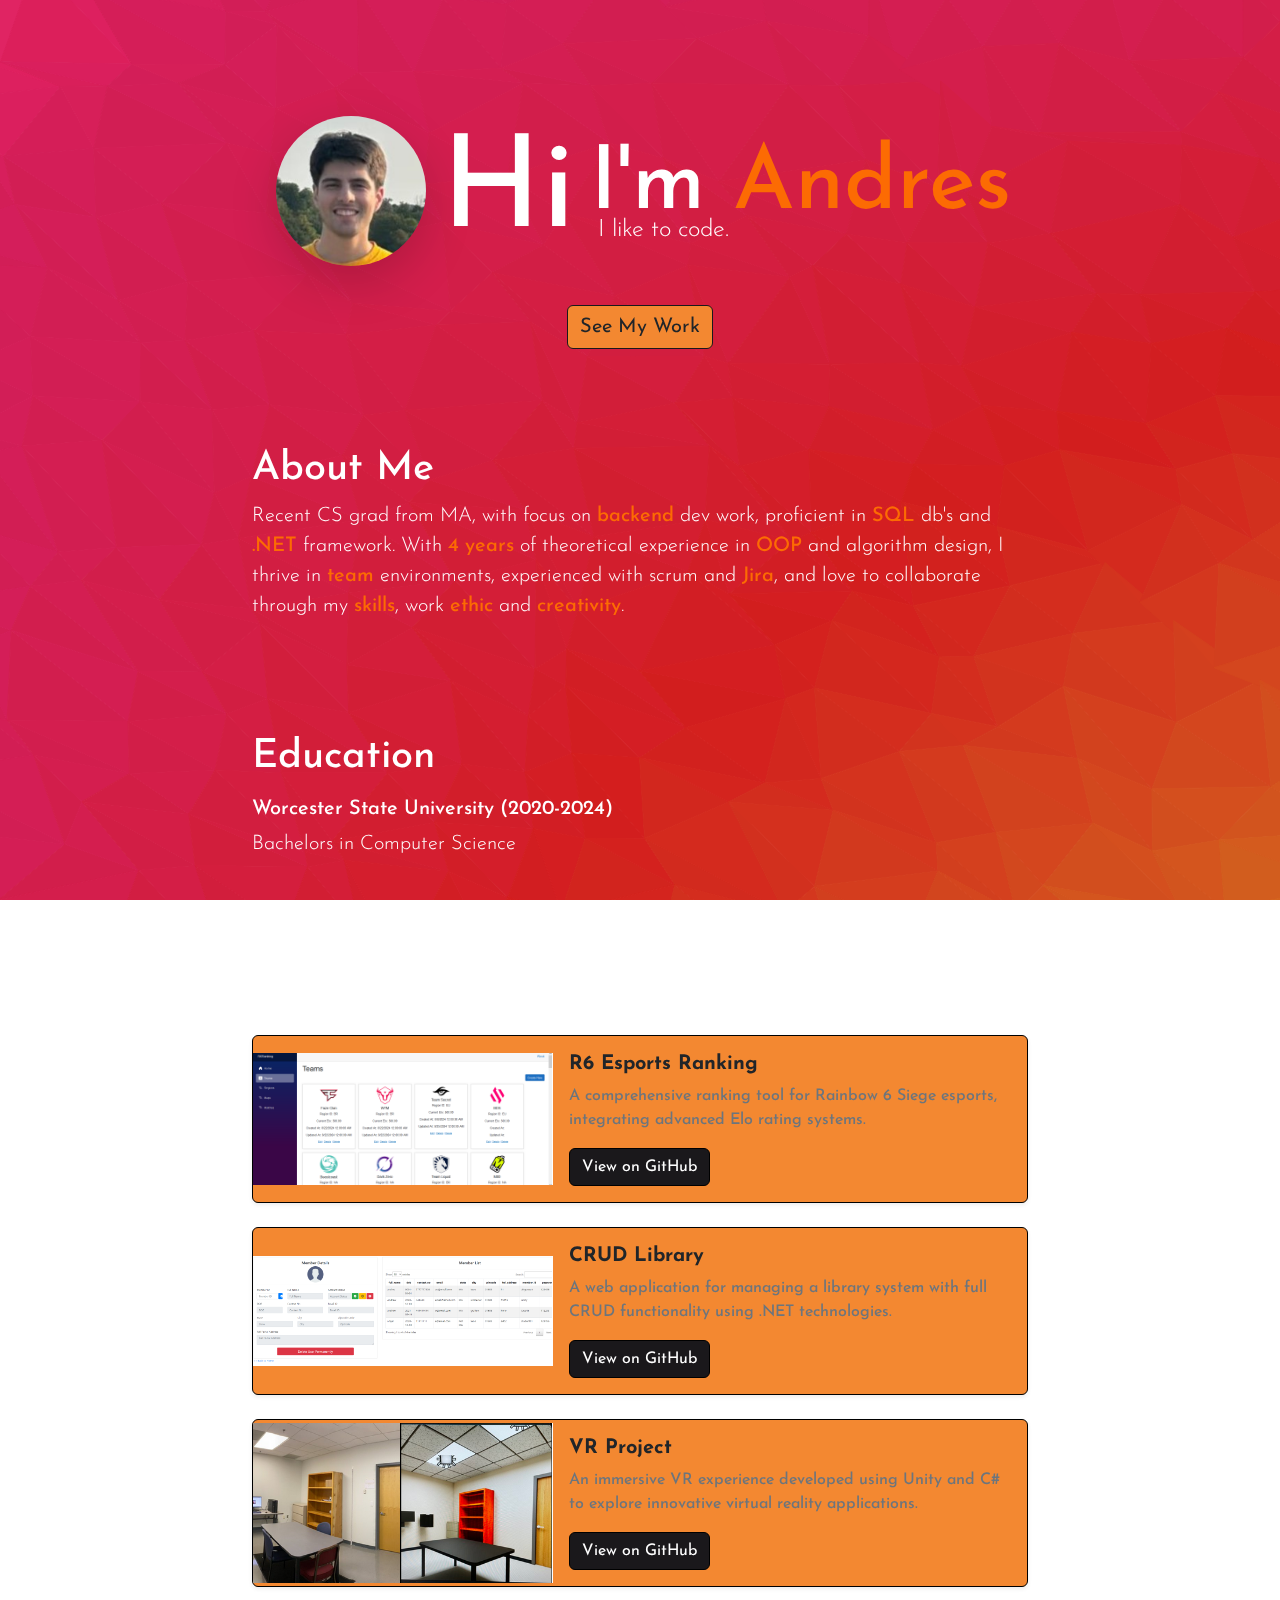
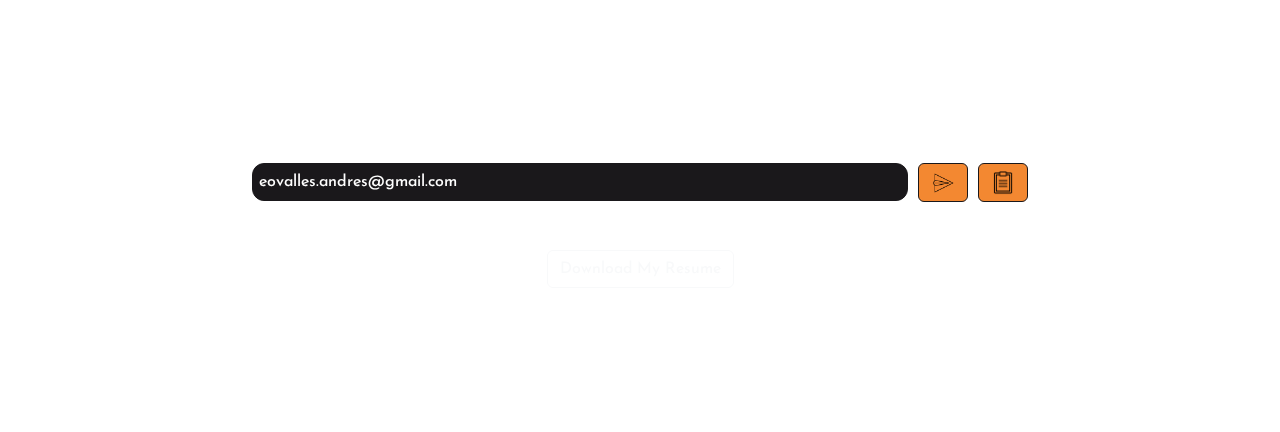
==== commit 69a06b2f: "enhaned texts" ====
--- a/index.html
+++ b/index.html
@@ -27,22 +27,48 @@
         
         <!-- Body Section -->
         <div class="body">
-
+           
             <section id="intro" class="intro-section py-5">
-                <div class="container d-flex justify-content-center align-items-center"> <!-- Flexbox for alignment -->
-                    <img src="images/Docs/me.jpg" alt="Andres Ovalles" class="intro-photo"> <!-- Intro photo -->
-                    <div class="intro-text ms-4"> <!-- Adds margin for spacing between image and text -->
-                        <h1 class="josefin-sans-regular text-center">Andres Ovalles</h1>
-                        <p class="lead josefin-sans-light text-center">Developer | Gamer | Designer</p>
-                        <a href="#projects" class="btn btn-outline-light btn-lg josefin-sans-bold d-block mx-auto">Explore My Work</a>
-                    </div>
-                </div>
-            </section>
+                <div class="container d-flex flex-column align-items-center"> <!-- Use flex-column to stack the button below -->
+                    
+                    <!-- Flexbox for image and text in the same row -->
+                    <div class="d-flex justify-content-center align-items-center"> 
+                        <img src="images/Docs/me.jpg" alt="Andres Ovalles" class="intro-photo rounded-circle shadow-lg" style="width: 150px; height: 150px; object-fit: cover; margin-left: 7px;">
+            
+                        <div class="intro-content d-flex align-items-center">
+                            <div>
+                                <h1 class="josefin-sans-bold" style="font-size: 8rem; line-height: 0;">
+                                    Hi
+                                </h1>
+                            </div>
+                            <div style="margin-left: 15px;">
+                                <h2 class="josefin-sans-bold" style="font-size:5.5rem; line-height: .8; margin-top:px;white-space: nowrap">
+                                    I'm <span style="color: #fc6b03;">Andres</span>
+                                </h2>
+                                <p class="lead josefin-sans-light" style="font-size: 1.5rem; padding-left: 2%; line-height: 0;">
+                                    I like to code.
+                                </p>
+                            </div>
+                        </div>
+                    </div>
+            
+                    <!-- Button centered under both image and text -->
+                    <div class="mt-4 align-content-start"> <!-- Added margin-top to give space between the row and the button -->
+                        <a href="#projects" class="btn btn-small josefin-sans-bold" style="font-size:20px">See My Work</a>
+                    </div>
+            
+                </div>
+            </section>
+                        
 
             <section id="about" class="about-section py-5">
                 <div class="container">
                     <h1 class="text-start">About Me</h1>
-                    <p class="lead text-start">I'm a passionate developer with a love for esports, video game design, music, movies, and literature.</p>
+                    <p class="lead text-start">Recent CS grad from MA, with focus on <span style="color: #fc6b03;">
+                        backend</span> dev work, proficient in <span style="color: #fc6b03;">SQL</span> 
+                        db's and <span style="color: #fc6b03;">.NET</span> framework. With <span style="color: #fc6b03;">4 years</span> of theoretical experience in <span style="color: #fc6b03;">OOP</span> and algorithm design, I thrive in<span style="color: #fc6b03;">
+                        team</span> environments, experienced with scrum and <span style="color: #fc6b03;">Jira</span>, and love to collaborate through my <span style="color: #fc6b03;">skills</span>, work <span style="color: #fc6b03;">ethic</span> and <span style="color: #fc6b03;">creativity</span>.
+                    </p>
                     
                 </div>
             </section>
@@ -64,7 +90,7 @@
 
                         <!-- R6 Leaderboard Tracker Project Card -->
                         <div class="col-12">
-                            <div class="card mb-4 shadow-sm d-flex flex-row align-items-center card-custom-size"style=background-color:#F38831;border-width:1px;border-style:solid;border-color:black;>
+                            <div class="card mb-4 shadow-sm d-flex flex-row align-items-center card-custom-size">
                                 <img src="images/Docs/port3.png" class="card-img-left img-fluid" alt="R6 Leaderboard Tracker">
                                 <div class="card-body">
                                     <h5 class="card-title">R6 Esports Ranking</h5>
@@ -76,7 +102,7 @@
             
                         <!-- CRUD Library Project Card -->
                         <div class="col-12">
-                            <div class="card mb-4 shadow-sm d-flex flex-row align-items-center card-custom-size"style=background-color:#F38831;border-width:1px;border-style:solid;border-color:black;>
+                            <div class="card mb-4 shadow-sm d-flex flex-row align-items-center card-custom-size">
                                 <img src="images/Docs/port2.png" class="card-img-left img-fluid" alt="CRUD Library">
                                 <div class="card-body">
                                     <h5 class="card-title">CRUD Library</h5>
@@ -88,7 +114,7 @@
             
                         <!-- VR Project Card -->
                         <div class="col-12">
-                            <div class="card mb-4 shadow-sm d-flex flex-row align-items-center card-custom-size"style=background-color:#F38831;border-width:1px;border-style:solid;border-color:black;>
+                            <div class="card mb-4 shadow-sm d-flex flex-row align-items-center card-custom-size">
                                 <img src="images/Docs/port1.jpeg" class="card-img-left img-fluid" alt="VR Project">
                                 <div class="card-body">
                                     <h5 class="card-title">VR Project</h5>
--- a/Styles/styles.css
+++ b/Styles/styles.css
@@ -11,6 +11,7 @@
 }
 
 .layout {
+  overflow: auto;
   position: relative;
   width: 100%;
   display: grid;
@@ -111,19 +112,34 @@
   margin-bottom: 15px;
   margin-right: 15px;
   margin-left: 10px;
-  -webkit-border-radius: 50%;
-  -moz-border-radius: 50%;
-  -ms-border-radius: 50%;
-  -o-border-radius: 50%;
+  -webkit-border-radius:;
+  -moz-border-radius:;
+  -ms-border-radius:;
+  -o-border-radius:;
 }
 
 .card {
-  border: none; /* Remove card borders for a modern look */
-  transition: transform 0.3s ease; /* Add hover animation */
+  border: none;
+  /*Removecardbordersforamodernlook*/transition: transform 0.3s ease;
+   /* Add hover animation */;
+  -webkit-transition: transform 0.3s ease;
+  -moz-transition: transform 0.3s ease;
+  -ms-transition: transform 0.3s ease;
+  -o-transition: transform 0.3s ease;
+  background-color:#F38831;
+  border-width:1.5px;
+  border-style:solid;
+  border-color:black;
+
 }
 
 .card:hover {
-  transform: translateY(-10px); /* Lift card on hover */
+  transform: translateY(-10px);
+   /* Lift card on hover */;
+  -webkit-transform: translateY(-10px);
+  -moz-transform: translateY(-10px);
+  -ms-transform: translateY(-10px);
+  -o-transform: translateY(-10px);
 }
 
 .card img {
@@ -144,16 +160,37 @@
 }
 
 .btn-primary {
-  background-color: #007bff;
-  border-color: #007bff;
   transition: background-color 0.3s ease;
+  -webkit-transition: background-color 0.3s ease;
+  -moz-transition: background-color 0.3s ease;
+  -ms-transition: background-color 0.3s ease;
+  -o-transition: background-color 0.3s ease;
+  background-color:#1a181bff;
+  ;
+  border-width:1.5px;
+  border-style:solid;
+  border-color:black;
 }
 
 .btn-primary:hover {
-  background-color: #0056b3;
-  border-color: #0056b3;
-}
-
+  background-color: white;
+  border-color: #1a181bff;
+  color: #1a181bff;
+}
+
+.btn-small{
+  background-color: rgb(243, 136, 49);
+  border-color:  #1a181bff;
+  transition: background-color 0.3s ease;
+  -webkit-transition: background-color 0.3s ease;
+  -moz-transition: background-color 0.3s ease;
+  -ms-transition: background-color 0.3s ease;
+  -o-transition: background-color 0.3s ease;
+}
+.btn-small:hover{
+  background-color: rgb(173, 117, 71);
+  border-color: #1a181bff;
+}
 
 #navbar-name {
   font-family: 'Josefin Sans', sans-serif;
@@ -168,10 +205,10 @@
   height: 45px;
   margin-right: 10px;
   border-radius: 50%;
-  -webkit-border-radius: 50%;
-  -moz-border-radius: 50%;
-  -ms-border-radius: 50%;
-  -o-border-radius: 50%;
+  -webkit-border-radius:;
+  -moz-border-radius:;
+  -ms-border-radius:;
+  -o-border-radius:;
 }
 
 #canvas {
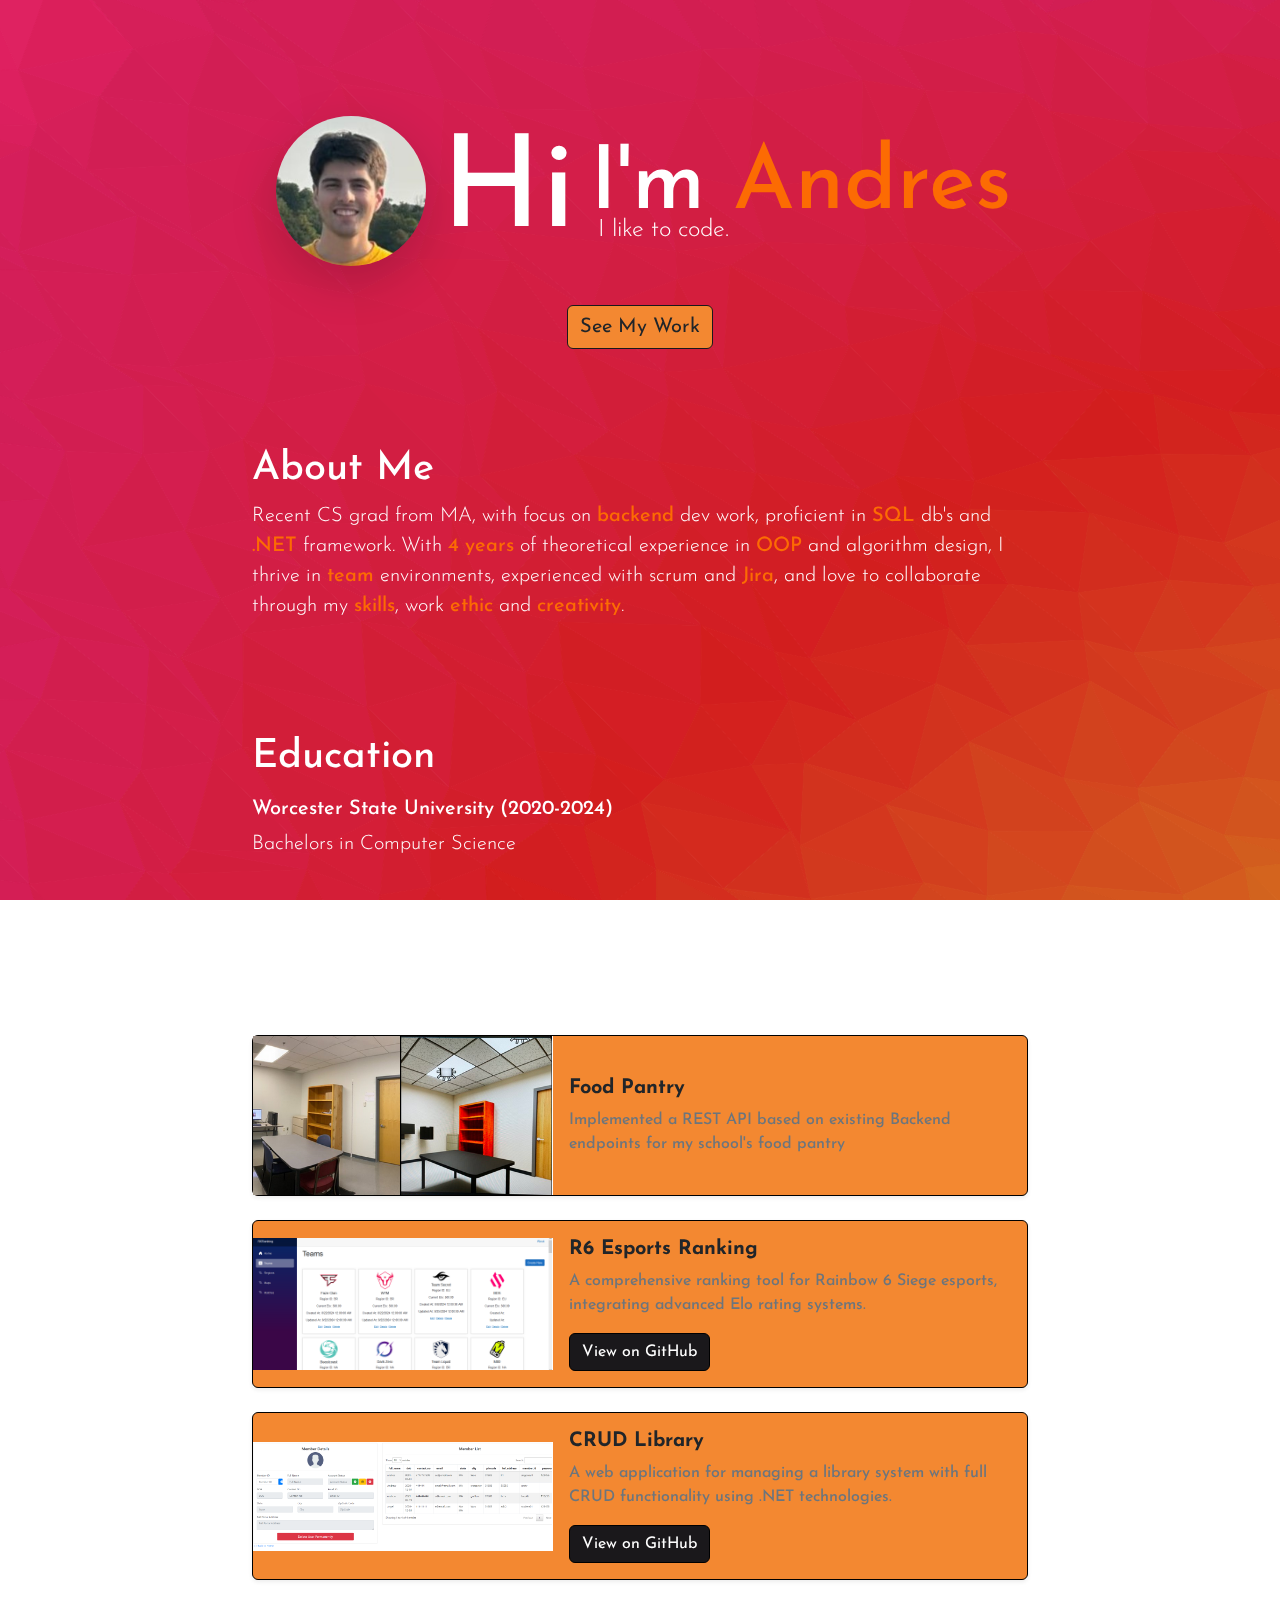
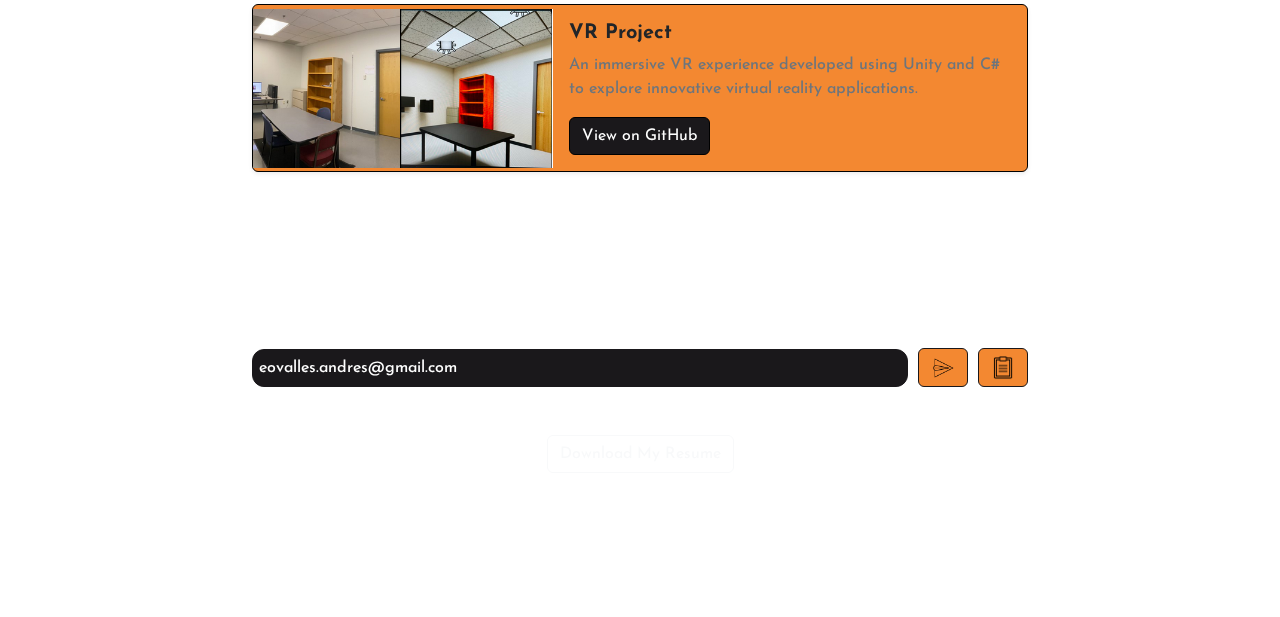
==== commit cd2de938: "new files" ====
--- a/index.html
+++ b/index.html
@@ -87,6 +87,16 @@
                     <h1 class="text-start">Projects</h1>
                     <p></p>
                     <div class="row flex-column align-items-center">
+                        <!--Pantry Card-->
+                        <div class="col-12">
+                            <div class="card mb-4 shadow-sm d-flex flex-row align-items-center card-custom-size">
+                                <img src="images/Docs/port1.jpeg" class="card-img-left img-fluid" alt="VR Project">
+                                <div class="card-body">
+                                    <h5 class="card-title">Food Pantry</h5>
+                                    <p class="card-text">Implemented a REST API based on existing Backend endpoints for my school's food pantry </p>
+                                </div>
+                            </div>
+                        </div>
 
                         <!-- R6 Leaderboard Tracker Project Card -->
                         <div class="col-12">
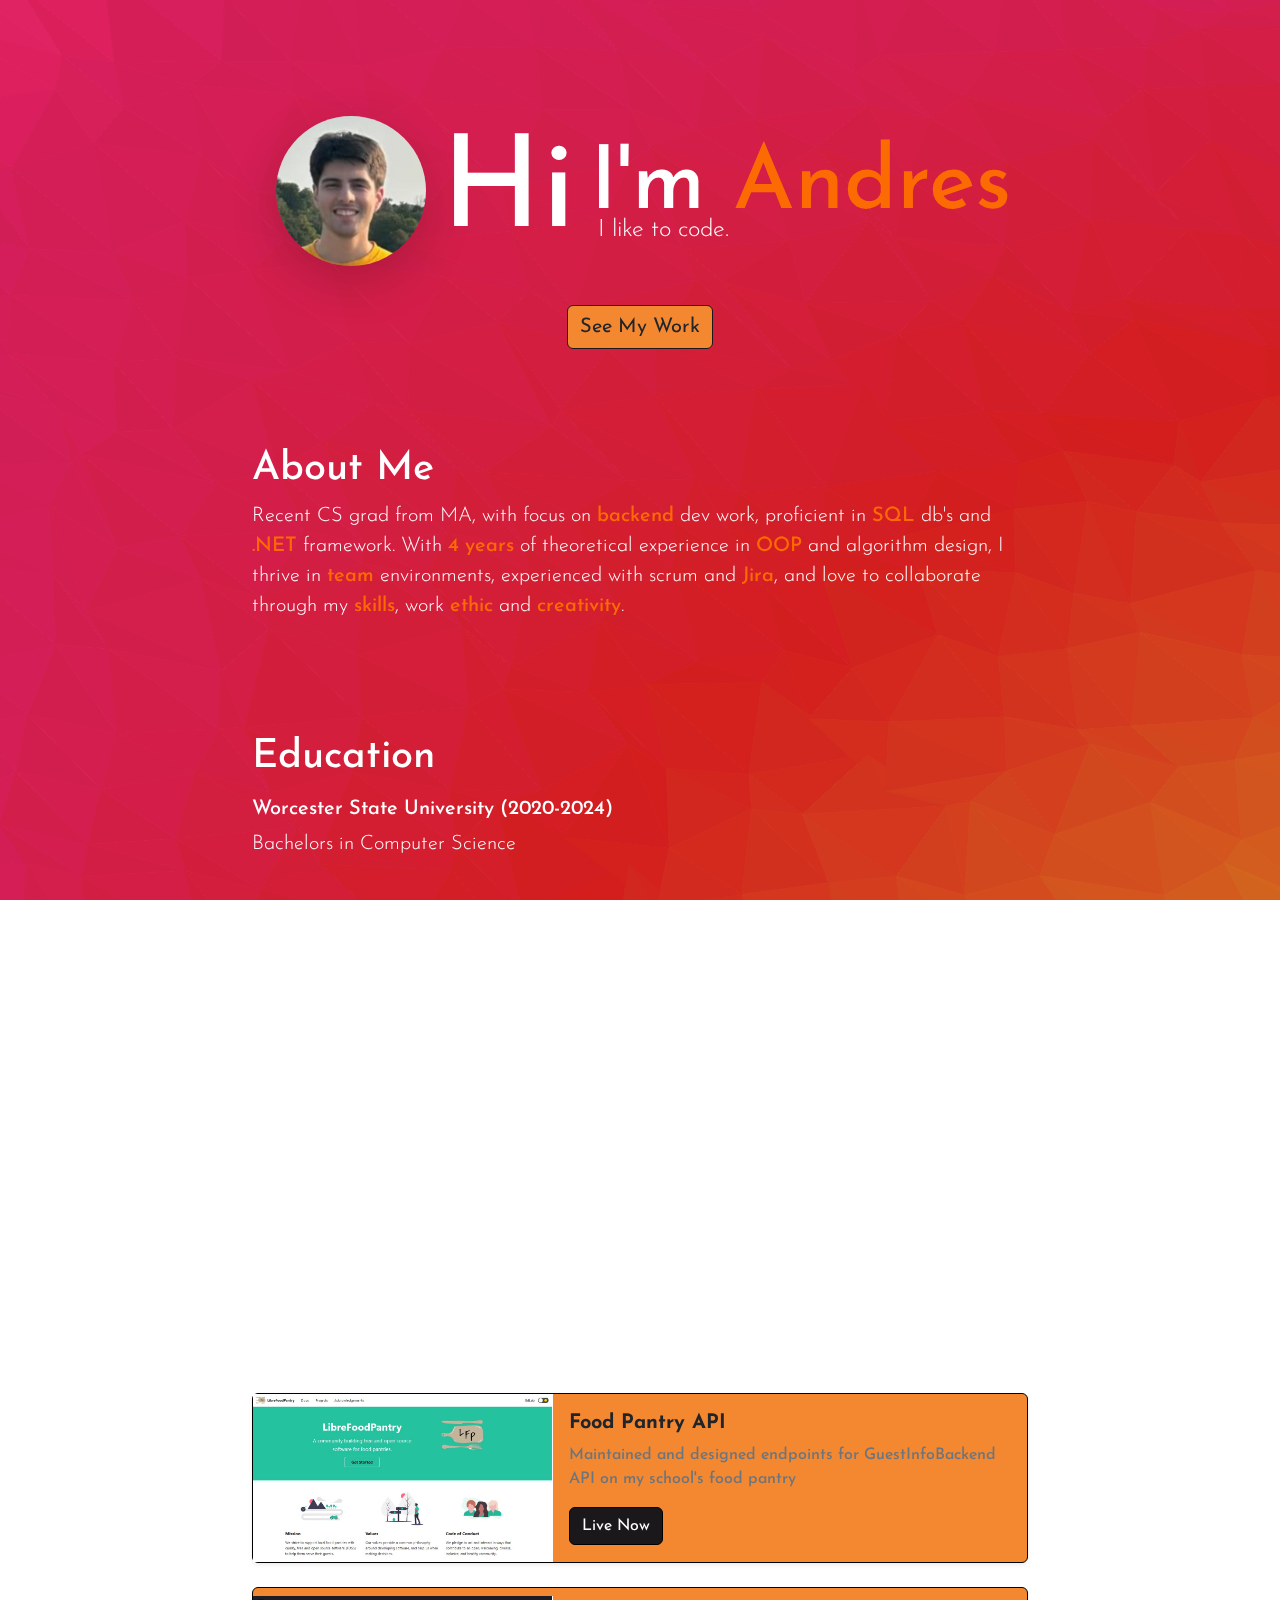
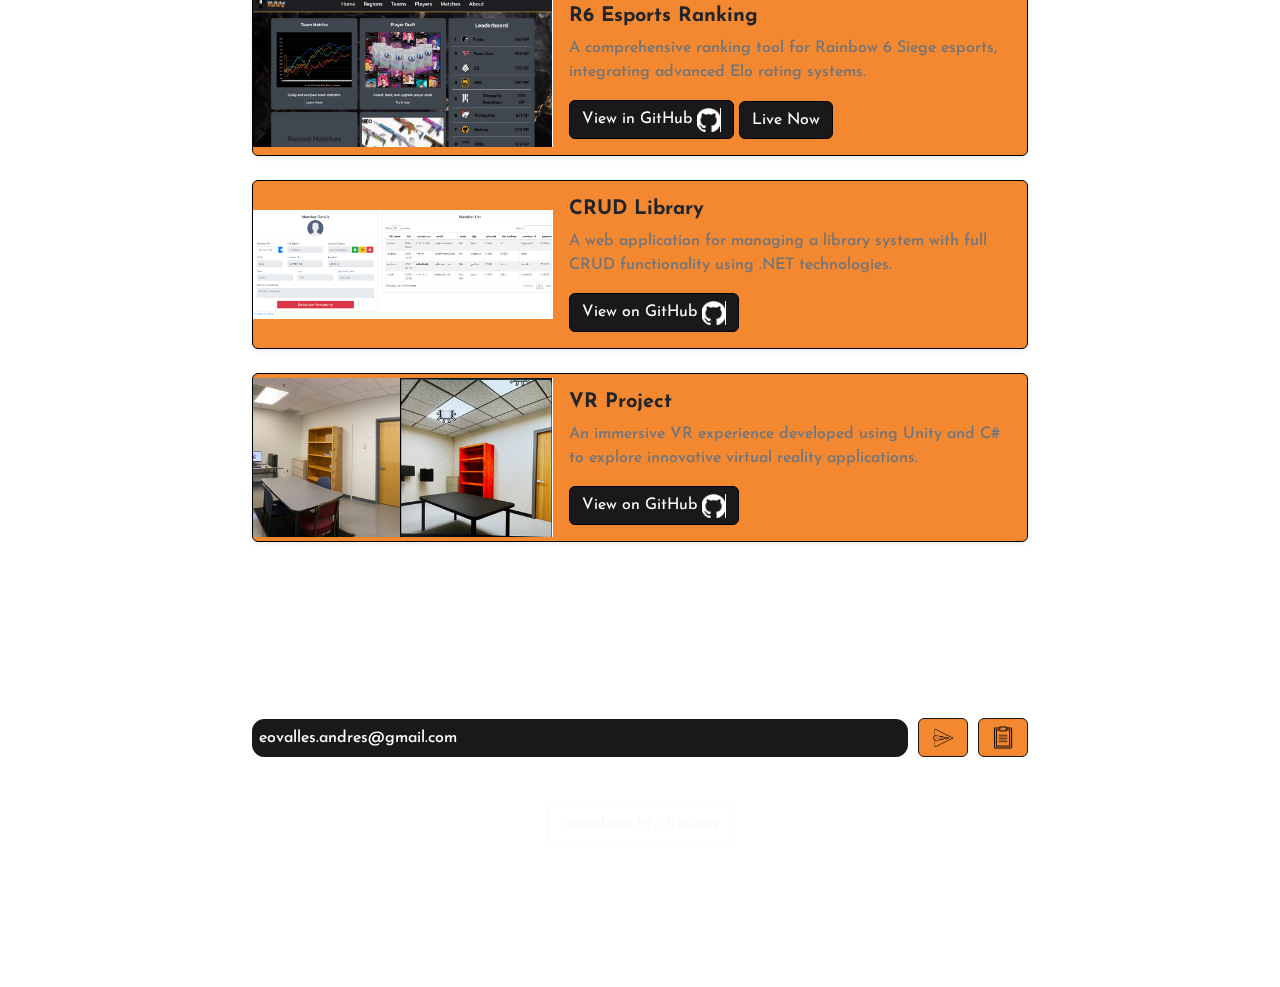
==== commit aa2e98da: "update to contact info" ====
--- a/index.html
+++ b/index.html
@@ -81,6 +81,21 @@
                         <p class="lead text-start">Bachelors in Computer Science</p>
                 </div>
             </section>
+            
+            <section id="Experience" class="experience-section py-5">
+                <div class="container">
+                    <h1 class="text-start">Experience</h1>
+                        <p></p>
+                        <h5>Games QA Tester - GlobalStep (2024-Present)</h5>
+                        <p class="lead text-start">Conducted comprehensive software testing, including functional, 
+                            exploratory, usability, compatibility, and regression testing, to 
+                            ensure the quality and stability of gaming projects. Collaborated 
+                            with cross-functional teams to understand project goals and 
+                            testing strategies, as well as delivering concise and actionable bug 
+                            reports, incorporating root cause analysis and constructive 
+                            feedback</p>
+                </div>
+            </section>
 
             <section id="projects" class="projects-section py-5">
                 <div class="container">
@@ -90,10 +105,11 @@
                         <!--Pantry Card-->
                         <div class="col-12">
                             <div class="card mb-4 shadow-sm d-flex flex-row align-items-center card-custom-size">
-                                <img src="images/Docs/port1.jpeg" class="card-img-left img-fluid" alt="VR Project">
-                                <div class="card-body">
-                                    <h5 class="card-title">Food Pantry</h5>
-                                    <p class="card-text">Implemented a REST API based on existing Backend endpoints for my school's food pantry </p>
+                                <img src="images/Docs/thea.jpg" class="card-img-left img-fluid" alt="Food Pantry">
+                                <div class="card-body"> 
+                                    <h5 class="card-title">Food Pantry API</h5>
+                                    <p class="card-text">Maintained and designed endpoints for GuestInfoBackend API on my school's food pantry </p>
+                                    <a href="https://librefoodpantry.org/docs/acknowledgements" target="_blank" class="btn btn-primary">Live Now</a>
                                 </div>
                             </div>
                         </div>
@@ -101,11 +117,12 @@
                         <!-- R6 Leaderboard Tracker Project Card -->
                         <div class="col-12">
                             <div class="card mb-4 shadow-sm d-flex flex-row align-items-center card-custom-size">
-                                <img src="images/Docs/port3.png" class="card-img-left img-fluid" alt="R6 Leaderboard Tracker">
+                                <img src="images/Docs/ranking.jpg" class="card-img-left img-fluid" alt="R6 Leaderboard Tracker">
                                 <div class="card-body">
                                     <h5 class="card-title">R6 Esports Ranking</h5>
                                     <p class="card-text">A comprehensive ranking tool for Rainbow 6 Siege esports, integrating advanced Elo rating systems.</p>
-                                    <a href="https://github.com/airgonautt/R6EsportRanking" target="_blank" class="btn btn-primary">View on GitHub</a>
+                                    <href href="https://github.com/airgonautt/R6EsportRanking" target="_blank" class="btn btn-primary"> View in GitHub <img src="images/icons/github-mark-white.png" alt="View on Github" margin:0px width="24" height="24"></href>
+                                    <a href="https://r6proranking.azurewebsites.net/" target="_blank" class="btn btn-primary">Live Now</a>
                                 </div>
                             </div>
                         </div>
@@ -117,7 +134,7 @@
                                 <div class="card-body">
                                     <h5 class="card-title">CRUD Library</h5>
                                     <p class="card-text">A web application for managing a library system with full CRUD functionality using .NET technologies.</p>
-                                    <a href="https://github.com/airgonautt/WebLibrary" target="_blank" class="btn btn-primary">View on GitHub</a>
+                                    <a href="https://github.com/airgonautt/WebLibrary" target="_blank" class="btn btn-primary">View on GitHub <img src="images/icons/github-mark-white.png" alt="View on Github" margin:0px width="24" height="24"></a>
                                 </div>
                             </div>
                         </div>
@@ -129,7 +146,7 @@
                                 <div class="card-body">
                                     <h5 class="card-title">VR Project</h5>
                                     <p class="card-text">An immersive VR experience developed using Unity and C# to explore innovative virtual reality applications.</p>
-                                    <a href="https://github.com/HPALLWOOSTATE/VRProject" target="_blank" class="btn btn-primary">View on GitHub</a>
+                                    <a href="https://github.com/HPALLWOOSTATE/VRProject" target="_blank" class="btn btn-primary">View on GitHub <img src="images/icons/github-mark-white.png" alt="View on Github" margin:0px width="24" height="24"></a>
                                 </div>
                             </div>
                         </div>
@@ -176,7 +193,7 @@
         <div class="Footer">
             <footer class="text-white text-center py-3">
                 <div class="container">
-                    <p> 2024 Andres Ovalles</p>
+                    <p> 2025 Andres Ovalles</p>
                 </div>
             </footer>
         </div>
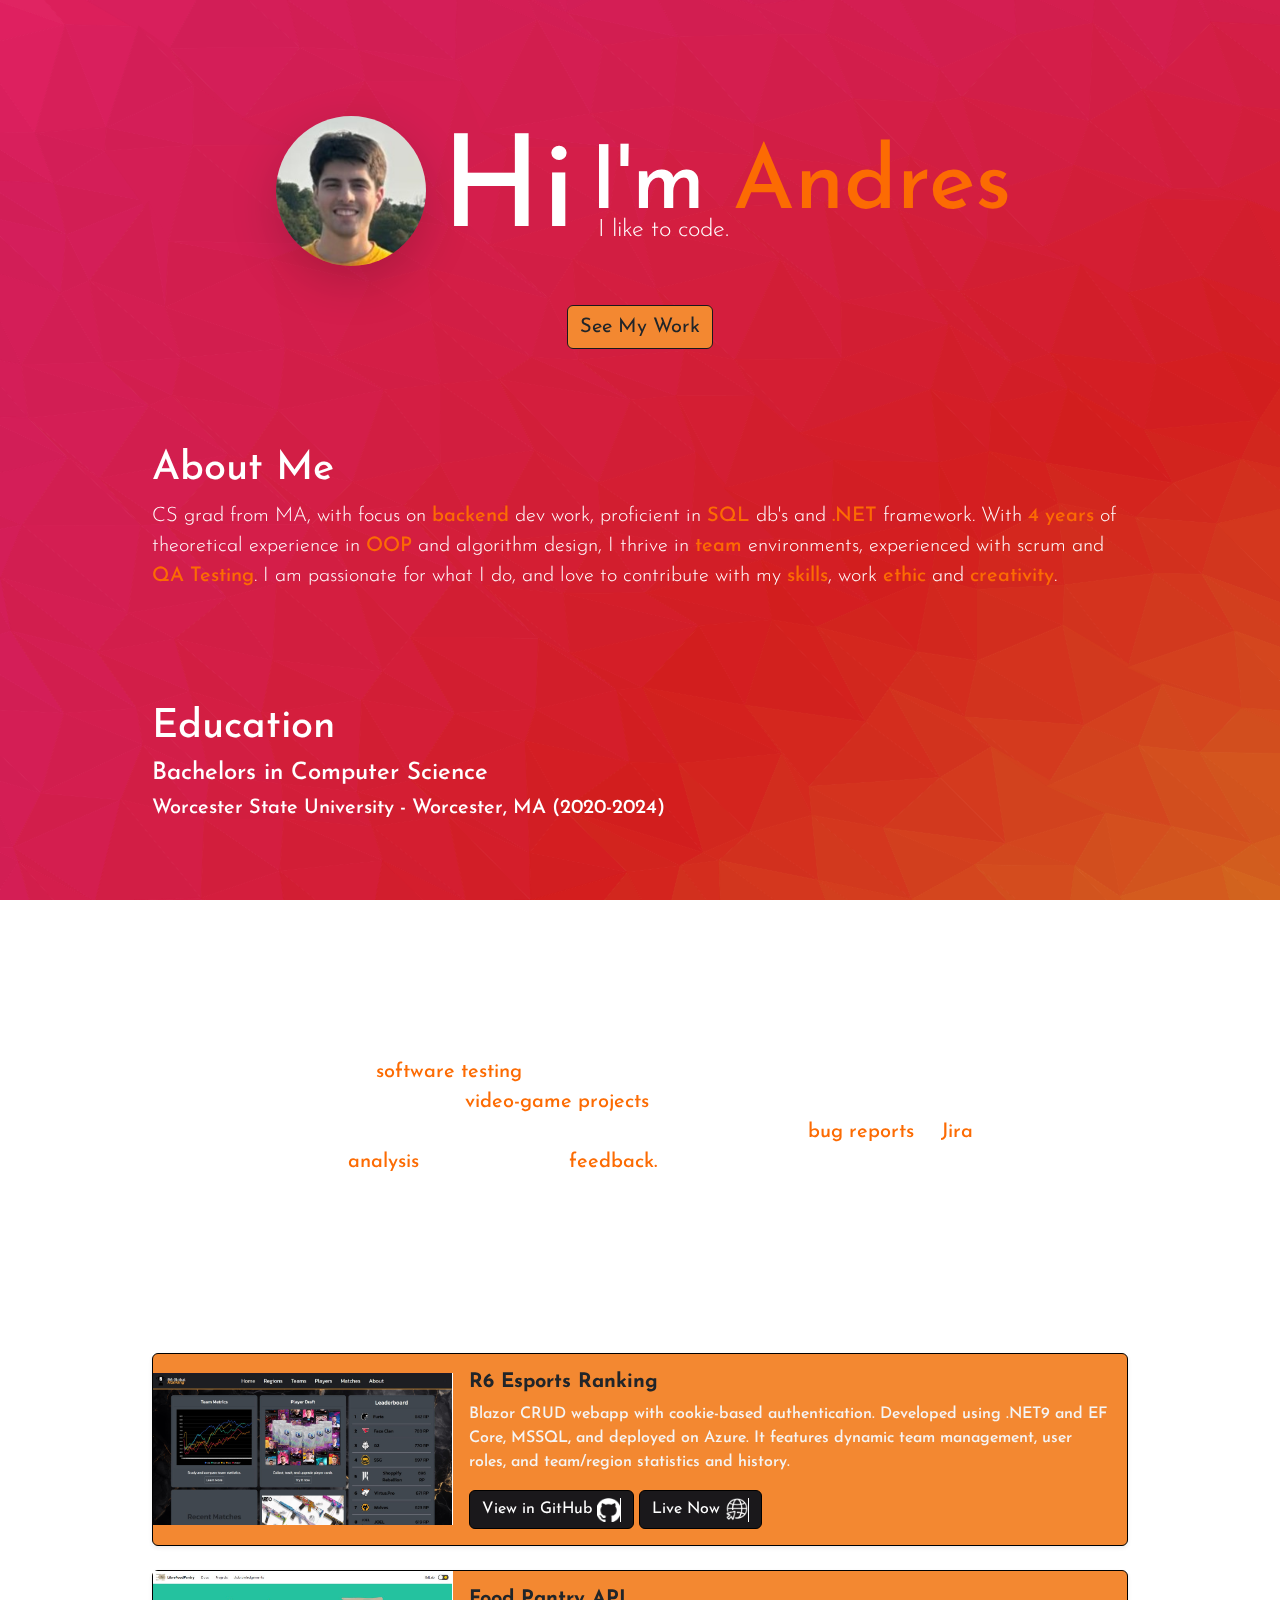
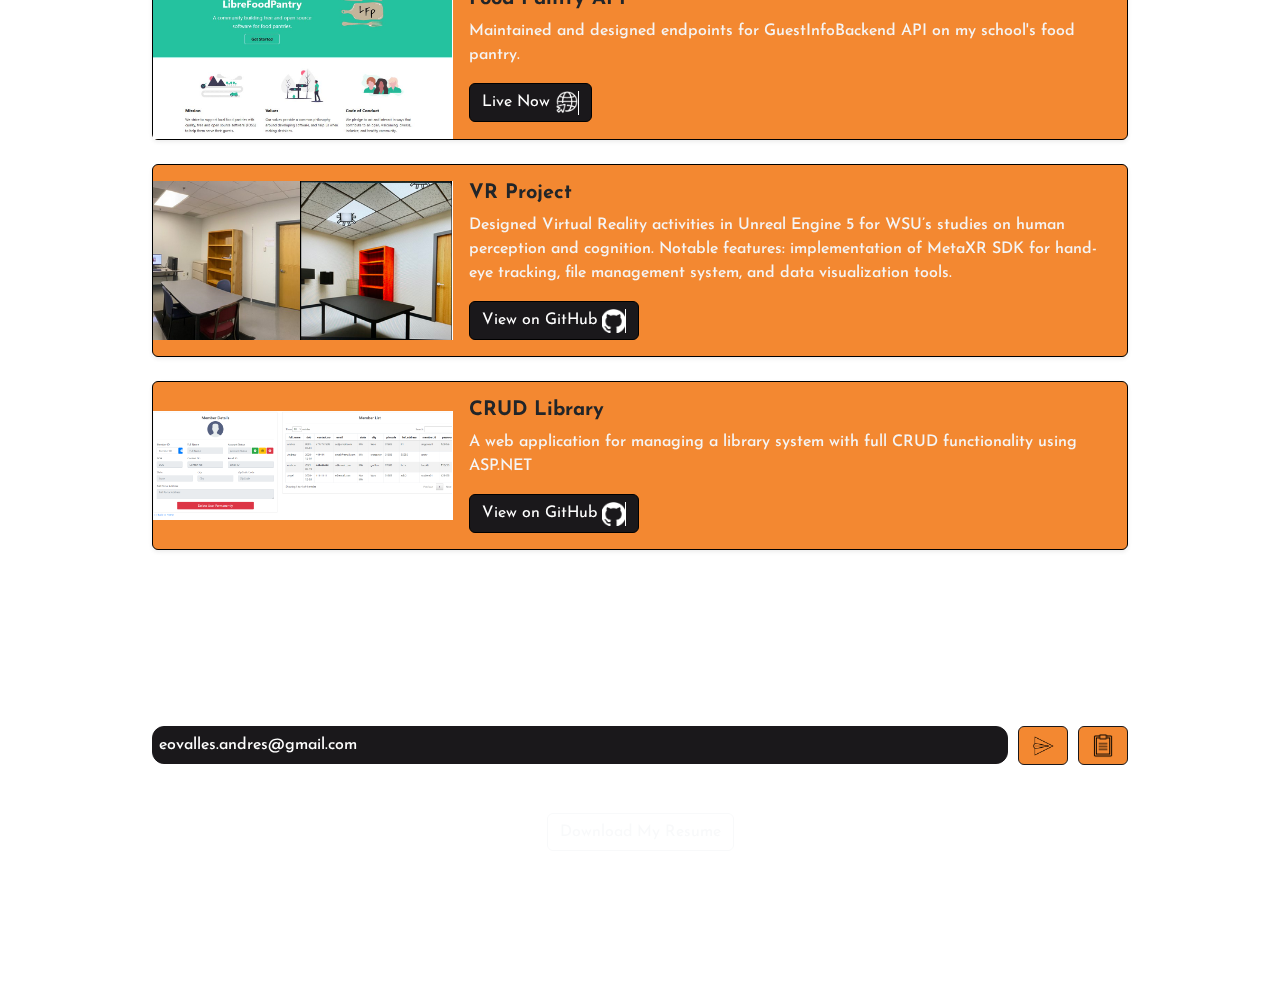
==== commit 5b9a79fd: "changes to style" ====
--- a/index.html
+++ b/index.html
@@ -29,9 +29,8 @@
         <div class="body">
            
             <section id="intro" class="intro-section py-5">
-                <div class="container d-flex flex-column align-items-center"> <!-- Use flex-column to stack the button below -->
+                <div class="container d-flex flex-column align-items-center"> 
                     
-                    <!-- Flexbox for image and text in the same row -->
                     <div class="d-flex justify-content-center align-items-center"> 
                         <img src="images/Docs/me.jpg" alt="Andres Ovalles" class="intro-photo rounded-circle shadow-lg" style="width: 150px; height: 150px; object-fit: cover; margin-left: 7px;">
             
@@ -52,22 +51,20 @@
                         </div>
                     </div>
             
-                    <!-- Button centered under both image and text -->
-                    <div class="mt-4 align-content-start"> <!-- Added margin-top to give space between the row and the button -->
+                    <div class="mt-4 align-content-start"> 
                         <a href="#projects" class="btn btn-small josefin-sans-bold" style="font-size:20px">See My Work</a>
                     </div>
             
                 </div>
             </section>
-                        
 
             <section id="about" class="about-section py-5">
                 <div class="container">
                     <h1 class="text-start">About Me</h1>
-                    <p class="lead text-start">Recent CS grad from MA, with focus on <span style="color: #fc6b03;">
+                    <p class="lead text-start">CS grad from MA, with focus on <span style="color: #fc6b03;">
                         backend</span> dev work, proficient in <span style="color: #fc6b03;">SQL</span> 
                         db's and <span style="color: #fc6b03;">.NET</span> framework. With <span style="color: #fc6b03;">4 years</span> of theoretical experience in <span style="color: #fc6b03;">OOP</span> and algorithm design, I thrive in<span style="color: #fc6b03;">
-                        team</span> environments, experienced with scrum and <span style="color: #fc6b03;">Jira</span>, and love to collaborate through my <span style="color: #fc6b03;">skills</span>, work <span style="color: #fc6b03;">ethic</span> and <span style="color: #fc6b03;">creativity</span>.
+                        team</span> environments, experienced with scrum and <span style="color: #fc6b03;">QA Testing</span>. I am passionate for what I do, and love to contribute with my <span style="color: #fc6b03;">skills</span>, work <span style="color: #fc6b03;">ethic</span> and <span style="color: #fc6b03;">creativity</span>.
                     </p>
                     
                 </div>
@@ -76,9 +73,8 @@
             <section id="education" class="education-section py-5">
                 <div class="container">
                     <h1 class="text-start">Education</h1>
-                        <p></p>
-                        <h5>Worcester State University (2020-2024)</h5>
-                        <p class="lead text-start">Bachelors in Computer Science</p>
+                        <h4>Bachelors in Computer Science</h4>
+                        <h5>Worcester State University - Worcester, MA (2020-2024)</h5>
                 </div>
             </section>
             
@@ -86,14 +82,15 @@
                 <div class="container">
                     <h1 class="text-start">Experience</h1>
                         <p></p>
-                        <h5>Games QA Tester - GlobalStep (2024-Present)</h5>
-                        <p class="lead text-start">Conducted comprehensive software testing, including functional, 
-                            exploratory, usability, compatibility, and regression testing, to 
-                            ensure the quality and stability of gaming projects. Collaborated 
-                            with cross-functional teams to understand project goals and 
-                            testing strategies, as well as delivering concise and actionable bug 
-                            reports, incorporating root cause analysis and constructive 
-                            feedback</p>
+                        <h4>Games QA Tester</h4>
+                        <h5>GlobalStep - Richardson, TX (2024-Present)</h5>
+                        <p class="lead text-start">Performed comprehensive <span style="color: #fc6b03;">software testing</span>, including functional,
+                            exploratory, compatibility, and regression testing, to ensure the
+                            quality and stability of <span style="color: #fc6b03;">video-game projects</span>. Collaborated with
+                            cross-functional teams to understand project goals and testing
+                            strategies, as well as deliver concise and actionable <span style="color: #fc6b03;">bug reports</span> in
+                            <span style="color: #fc6b03;">Jira</span>, that aim to incorporate root cause <span style="color: #fc6b03;">analysis</span> and constructive
+                            <span style="color: #fc6b03;">feedback.</span></p>
                 </div>
             </section>
 
@@ -102,54 +99,57 @@
                     <h1 class="text-start">Projects</h1>
                     <p></p>
                     <div class="row flex-column align-items-center">
+                        
+                        <!-- R6 Leaderboard Tracker Project Card -->
+                        <div class="col-12">
+                            <div class="card mb-4 shadow-sm d-flex flex-row align-items-center card-custom-size">
+                                <img src="images/Docs/ranking.jpg" class="card-img-left img-fluid" alt="R6 Leaderboard Tracker">
+                                <div class="card-body">
+                                    <h5 class="card-title">R6 Esports Ranking</h5>
+                                    <p class="card-text">Blazor CRUD webapp with cookie-based authentication. Developed using
+                                        .NET9 and EF Core, MSSQL, and deployed on Azure. It features dynamic team
+                                        management, user roles, and team/region statistics and history.</p>
+                                    <href href="https://github.com/airgonautt/R6EsportRanking" target="_blank" class="btn btn-primary"> View in GitHub <img src="images/icons/github-mark-white.png" alt="View on Github" margin:0px width="24" height="24"></href>
+                                    <a href="https://r6proranking.azurewebsites.net/" target="_blank" class="btn btn-primary">Live Now <img src="images/icons/globe.png" alt="View on Github" margin:0px width="24" height="24"></a>
+                                </div>
+                            </div>
+                        </div>
                         <!--Pantry Card-->
                         <div class="col-12">
                             <div class="card mb-4 shadow-sm d-flex flex-row align-items-center card-custom-size">
                                 <img src="images/Docs/thea.jpg" class="card-img-left img-fluid" alt="Food Pantry">
                                 <div class="card-body"> 
                                     <h5 class="card-title">Food Pantry API</h5>
-                                    <p class="card-text">Maintained and designed endpoints for GuestInfoBackend API on my school's food pantry </p>
-                                    <a href="https://librefoodpantry.org/docs/acknowledgements" target="_blank" class="btn btn-primary">Live Now</a>
-                                </div>
-                            </div>
-                        </div>
-
-                        <!-- R6 Leaderboard Tracker Project Card -->
-                        <div class="col-12">
-                            <div class="card mb-4 shadow-sm d-flex flex-row align-items-center card-custom-size">
-                                <img src="images/Docs/ranking.jpg" class="card-img-left img-fluid" alt="R6 Leaderboard Tracker">
+                                    <p class="card-text">Maintained and designed endpoints for GuestInfoBackend API on my school's food pantry. </p>
+                                    <a href="https://librefoodpantry.org/docs/acknowledgements" target="_blank" class="btn btn-primary">Live Now <img src="images/icons/globe.png" alt="View on Github" margin:0px width="24" height="24"></a>
+                                </div>
+                            </div>
+                        </div>
+                        <!-- VR Project Card -->
+                        <div class="col-12">
+                            <div class="card mb-4 shadow-sm d-flex flex-row align-items-center card-custom-size">
+                                <img src="images/Docs/port1.jpeg" class="card-img-left img-fluid" alt="VR Project">
                                 <div class="card-body">
-                                    <h5 class="card-title">R6 Esports Ranking</h5>
-                                    <p class="card-text">A comprehensive ranking tool for Rainbow 6 Siege esports, integrating advanced Elo rating systems.</p>
-                                    <href href="https://github.com/airgonautt/R6EsportRanking" target="_blank" class="btn btn-primary"> View in GitHub <img src="images/icons/github-mark-white.png" alt="View on Github" margin:0px width="24" height="24"></href>
-                                    <a href="https://r6proranking.azurewebsites.net/" target="_blank" class="btn btn-primary">Live Now</a>
-                                </div>
-                            </div>
-                        </div>
-            
+                                    <h5 class="card-title">VR Project</h5>
+                                    <p class="card-text">Designed Virtual Reality activities in Unreal Engine 5 for WSU’s studies on
+                                        human perception and cognition. Notable features: implementation of MetaXR
+                                        SDK for hand-eye tracking, file management system, and data visualization tools.</p>
+                                    <a href="https://github.com/HPALLWOOSTATE/VRProject" target="_blank" class="btn btn-primary">View on GitHub <img src="images/icons/github-mark-white.png" alt="View on Github" margin:0px width="24" height="24"></a>
+                                </div>
+                            </div>
+                        </div>
                         <!-- CRUD Library Project Card -->
                         <div class="col-12">
                             <div class="card mb-4 shadow-sm d-flex flex-row align-items-center card-custom-size">
                                 <img src="images/Docs/port2.png" class="card-img-left img-fluid" alt="CRUD Library">
                                 <div class="card-body">
                                     <h5 class="card-title">CRUD Library</h5>
-                                    <p class="card-text">A web application for managing a library system with full CRUD functionality using .NET technologies.</p>
+                                    <p class="card-text">A web application for managing a library system with full CRUD functionality using ASP.NET</p>
                                     <a href="https://github.com/airgonautt/WebLibrary" target="_blank" class="btn btn-primary">View on GitHub <img src="images/icons/github-mark-white.png" alt="View on Github" margin:0px width="24" height="24"></a>
                                 </div>
                             </div>
-                        </div>
-            
-                        <!-- VR Project Card -->
-                        <div class="col-12">
-                            <div class="card mb-4 shadow-sm d-flex flex-row align-items-center card-custom-size">
-                                <img src="images/Docs/port1.jpeg" class="card-img-left img-fluid" alt="VR Project">
-                                <div class="card-body">
-                                    <h5 class="card-title">VR Project</h5>
-                                    <p class="card-text">An immersive VR experience developed using Unity and C# to explore innovative virtual reality applications.</p>
-                                    <a href="https://github.com/HPALLWOOSTATE/VRProject" target="_blank" class="btn btn-primary">View on GitHub <img src="images/icons/github-mark-white.png" alt="View on Github" margin:0px width="24" height="24"></a>
-                                </div>
-                            </div>
-                        </div>
+                        </div>  
+    
                     </div>
                 </div>
             </section>
--- a/Styles/styles.css
+++ b/Styles/styles.css
@@ -36,7 +36,7 @@
 .body {
   position: relative;
   grid-area: body;
-  max-width: 800px; 
+  max-width: 1000px; 
   margin: 0 auto;   
   
 }
@@ -112,10 +112,6 @@
   margin-bottom: 15px;
   margin-right: 15px;
   margin-left: 10px;
-  -webkit-border-radius:;
-  -moz-border-radius:;
-  -ms-border-radius:;
-  -o-border-radius:;
 }
 
 .card {
@@ -156,7 +152,7 @@
 
 .card-text {
   font-size: 1rem;
-  color: #6c757d;
+  color: whitesmoke;
 }
 
 .btn-primary {
@@ -166,7 +162,6 @@
   -ms-transition: background-color 0.3s ease;
   -o-transition: background-color 0.3s ease;
   background-color:#1a181bff;
-  ;
   border-width:1.5px;
   border-style:solid;
   border-color:black;
@@ -205,10 +200,6 @@
   height: 45px;
   margin-right: 10px;
   border-radius: 50%;
-  -webkit-border-radius:;
-  -moz-border-radius:;
-  -ms-border-radius:;
-  -o-border-radius:;
 }
 
 #canvas {
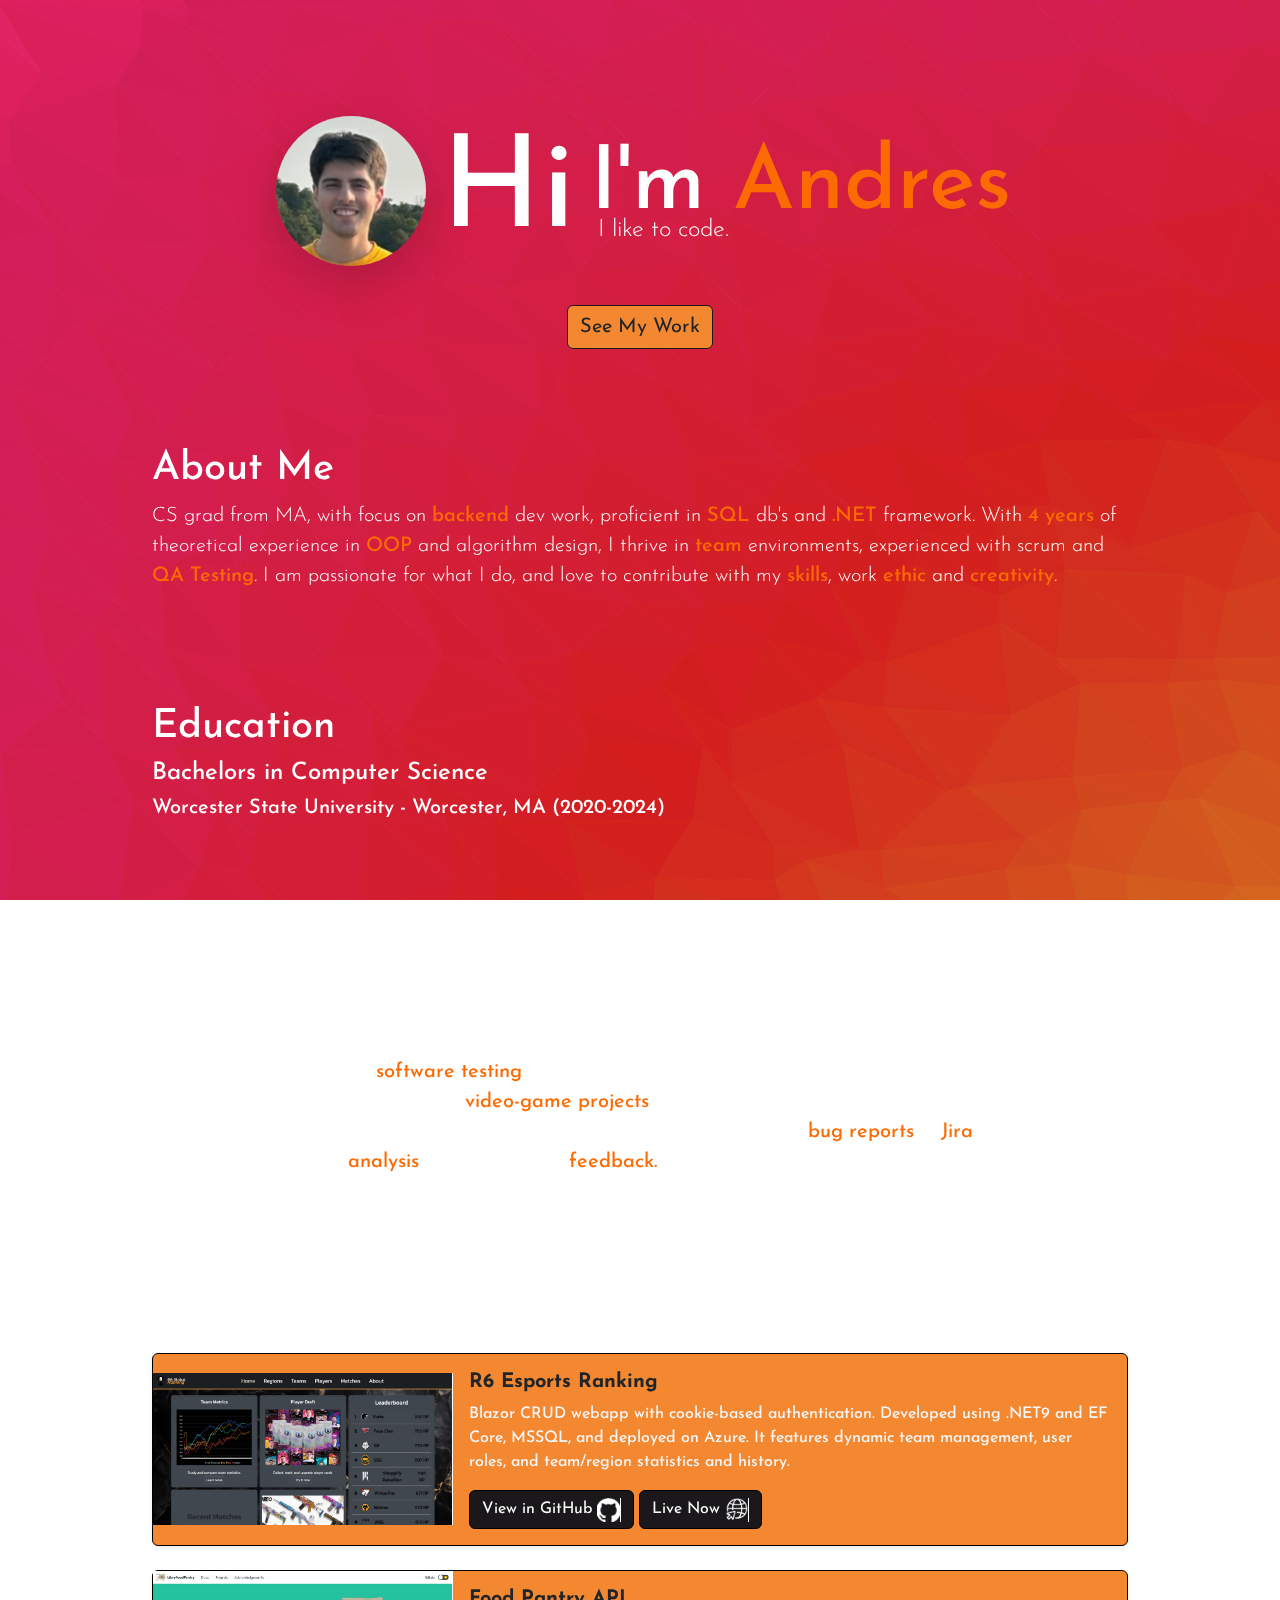
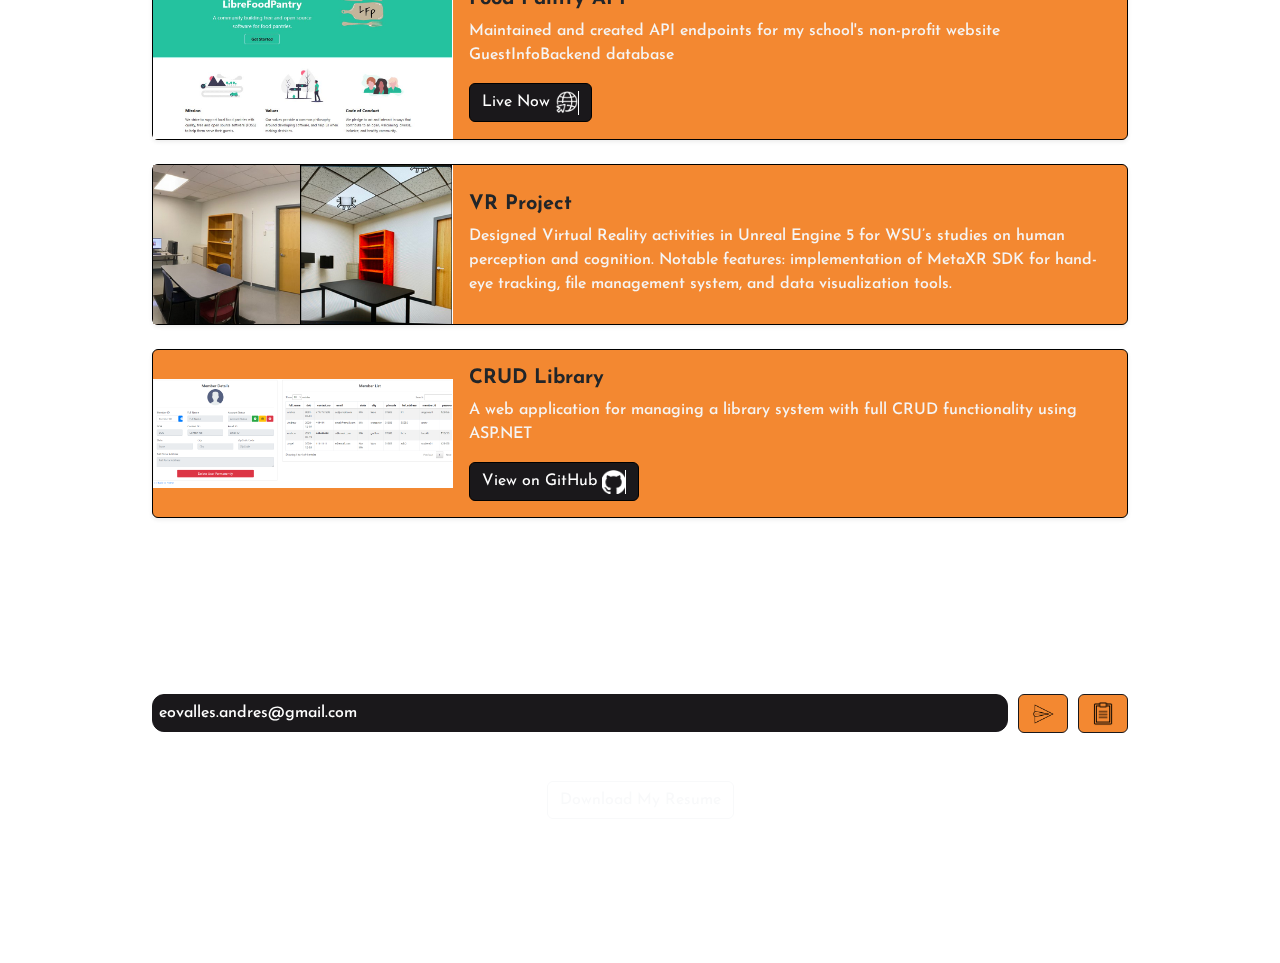
==== commit ae03fa4c: "spelling" ====
--- a/index.html
+++ b/index.html
@@ -109,7 +109,7 @@
                                     <p class="card-text">Blazor CRUD webapp with cookie-based authentication. Developed using
                                         .NET9 and EF Core, MSSQL, and deployed on Azure. It features dynamic team
                                         management, user roles, and team/region statistics and history.</p>
-                                    <href href="https://github.com/airgonautt/R6EsportRanking" target="_blank" class="btn btn-primary"> View in GitHub <img src="images/icons/github-mark-white.png" alt="View on Github" margin:0px width="24" height="24"></href>
+                                    <a href="https://github.com/airgonautt/R6EsportRanking" target="_blank" class="btn btn-primary">View in GitHub <img src="images/icons/github-mark-white.png" margin:0px width="24" height="24"></a>
                                     <a href="https://r6proranking.azurewebsites.net/" target="_blank" class="btn btn-primary">Live Now <img src="images/icons/globe.png" alt="View on Github" margin:0px width="24" height="24"></a>
                                 </div>
                             </div>
@@ -120,8 +120,8 @@
                                 <img src="images/Docs/thea.jpg" class="card-img-left img-fluid" alt="Food Pantry">
                                 <div class="card-body"> 
                                     <h5 class="card-title">Food Pantry API</h5>
-                                    <p class="card-text">Maintained and designed endpoints for GuestInfoBackend API on my school's food pantry. </p>
-                                    <a href="https://librefoodpantry.org/docs/acknowledgements" target="_blank" class="btn btn-primary">Live Now <img src="images/icons/globe.png" alt="View on Github" margin:0px width="24" height="24"></a>
+                                    <p class="card-text">Maintained and created API endpoints for my school's non-profit website GuestInfoBackend database</p>
+                                    <a href="https://librefoodpantry.org" target="_blank" class="btn btn-primary">Live Now <img src="images/icons/globe.png" alt="View on Github" margin:0px width="24" height="24"></a>
                                 </div>
                             </div>
                         </div>
@@ -134,7 +134,6 @@
                                     <p class="card-text">Designed Virtual Reality activities in Unreal Engine 5 for WSU’s studies on
                                         human perception and cognition. Notable features: implementation of MetaXR
                                         SDK for hand-eye tracking, file management system, and data visualization tools.</p>
-                                    <a href="https://github.com/HPALLWOOSTATE/VRProject" target="_blank" class="btn btn-primary">View on GitHub <img src="images/icons/github-mark-white.png" alt="View on Github" margin:0px width="24" height="24"></a>
                                 </div>
                             </div>
                         </div>
